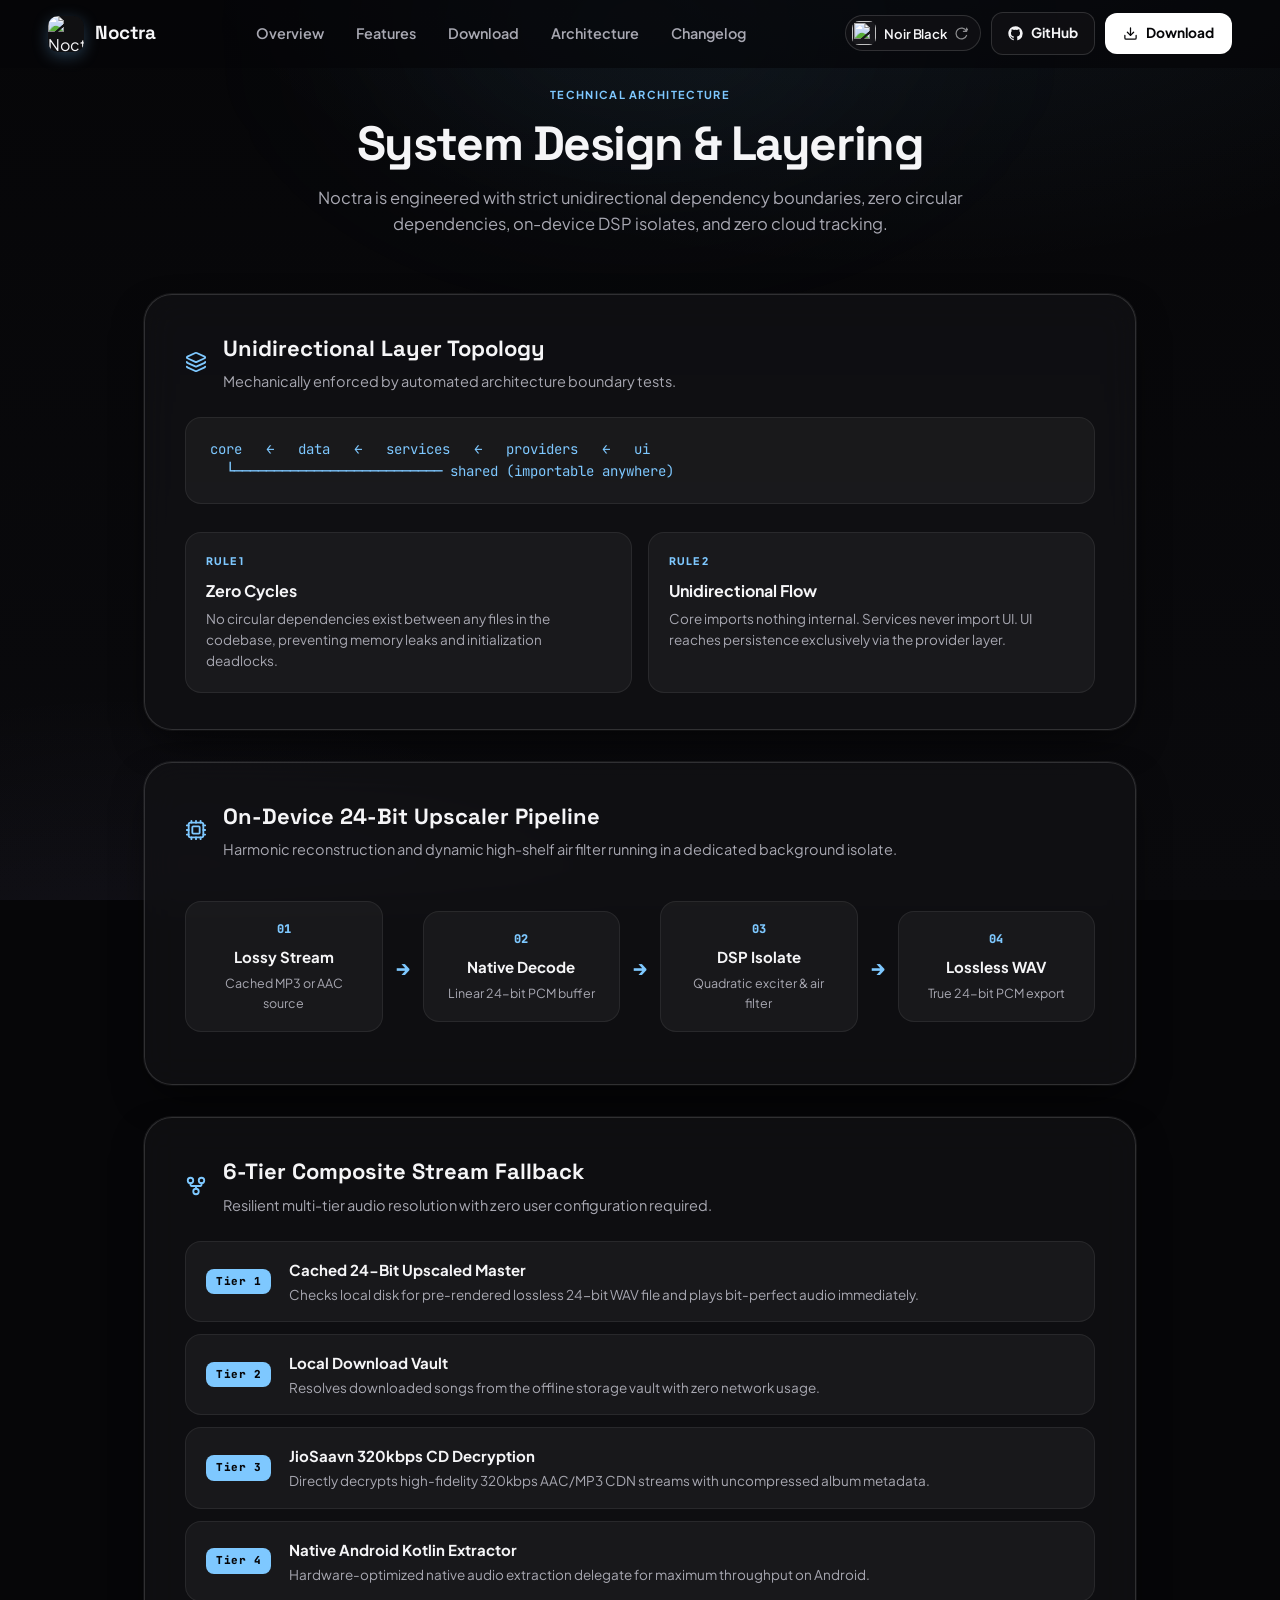
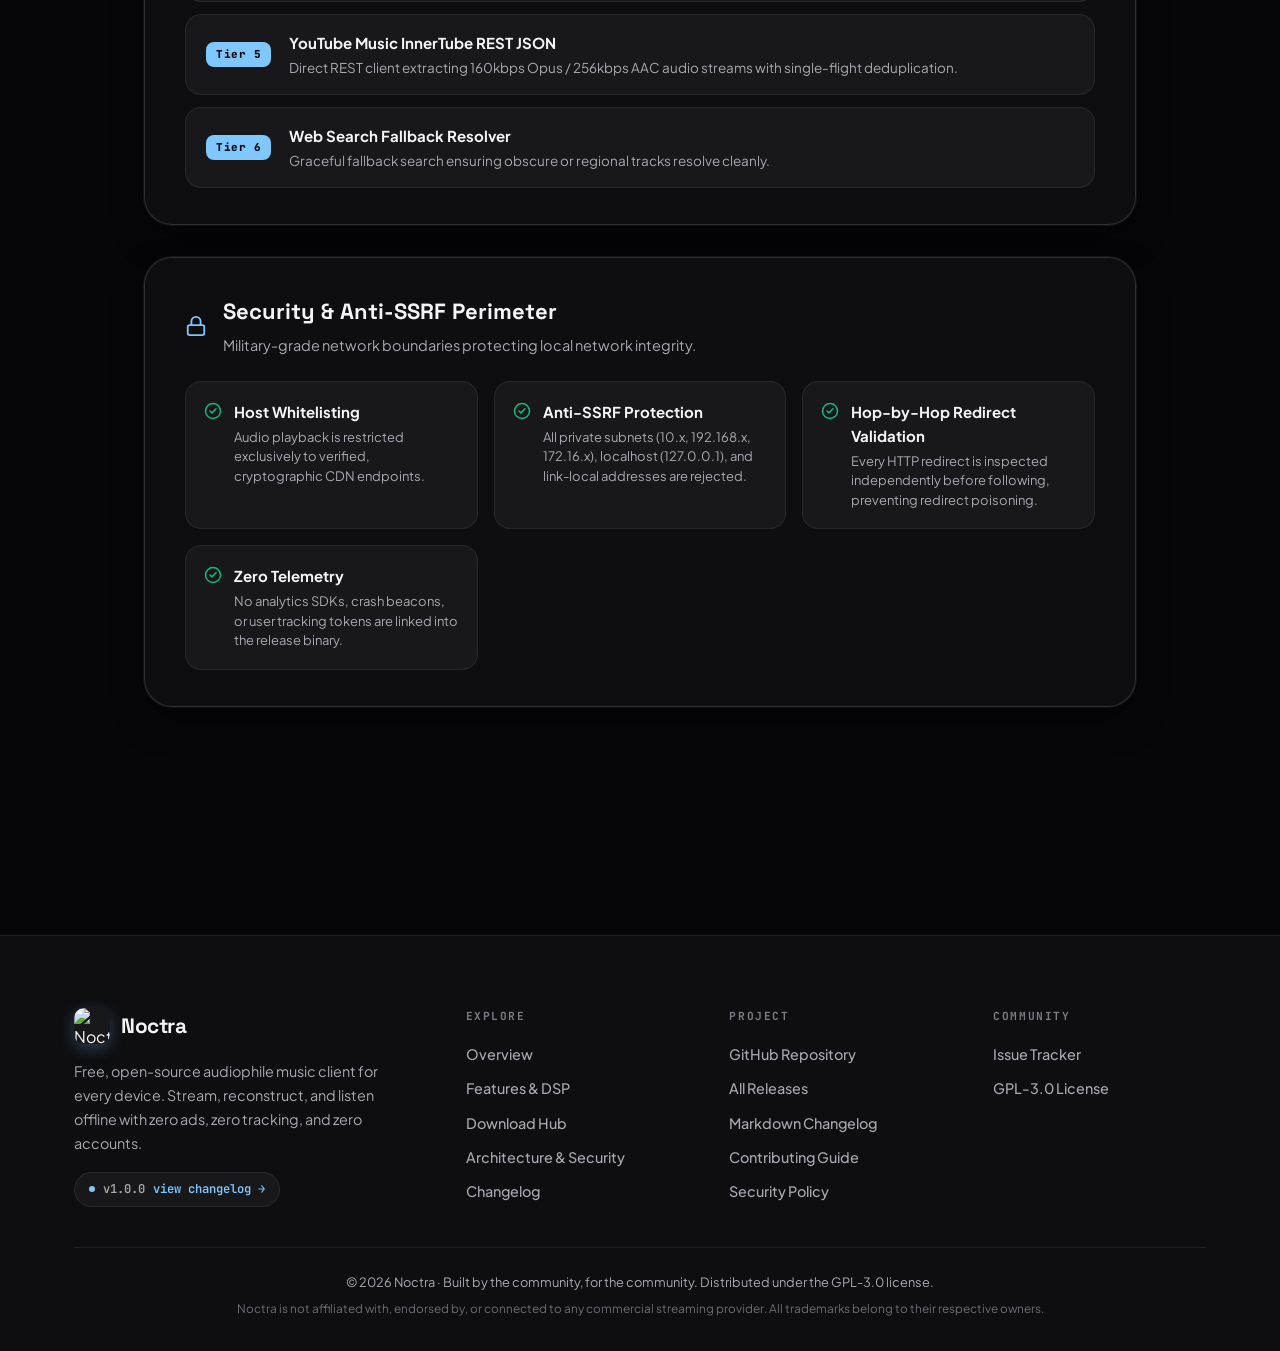
==== docs/index.html @ 95984523 "Noctra v1.0.0" ====
<!doctype html>
<html lang="en" data-theme="noir-black">
  <head>
    <meta charset="UTF-8" />
    <link rel="icon" type="image/png" href="./images/logo_noctra_liquid_glass.png" />
    <meta name="viewport" content="width=device-width, initial-scale=1.0" />
    <title>NOCTRA — Autonomous, Privacy-Sovereign, Audiophile Music Platform</title>
    <meta name="description" content="Pure acoustic sovereignty. Noctra streams bit-perfect Hi-Res FLAC up to 24-bit/192kHz with on-device stem separation, bilingual lyrics subtitles, audiophile IEM target curves, and zero telemetry across Windows, Linux, Android, and iOS." />
    <meta name="theme-color" content="#070709" />

    <!-- Open Graph -->
    <meta property="og:type" content="website" />
    <meta property="og:title" content="NOCTRA — Pure Acoustic Freedom" />
    <meta property="og:description" content="Lossless Hi-Res FLAC streaming, on-device stem separation DSP, bilingual synchronized lyrics subtitles, and audiophile IEM tuning across Windows, Linux, Android, and iOS. Zero accounts, zero telemetry." />
    <meta property="og:image" content="https://noctra-audio.netlify.app/images/logo_noctra_liquid_glass.png" />
    <meta property="og:image:width" content="1200" />
    <meta property="og:image:height" content="630" />
    <meta property="og:url" content="https://noctra-audio.netlify.app/" />
    <link rel="canonical" href="https://noctra-audio.netlify.app/" />
    <link rel="manifest" href="/manifest.webmanifest" />

    <!-- Twitter Card -->
    <meta name="twitter:card" content="summary_large_image" />
    <meta name="twitter:title" content="NOCTRA — Pure Acoustic Freedom" />
    <meta name="twitter:description" content="Lossless Hi-Res FLAC streaming with on-device stem separation, bilingual lyrics subtitles, and audiophile IEM tuning. Windows, Linux, Android, iOS." />
    <meta name="twitter:image" content="https://noctra-audio.netlify.app/images/logo_noctra_liquid_glass.png" />
    <meta name="twitter:image:alt" content="Noctra logo — liquid glass shard" />

    <!-- Structured Data (JSON-LD) -->
    <script type="application/ld+json">
      {
        "@context": "https://schema.org",
        "@type": "SoftwareApplication",
        "name": "Noctra",
        "operatingSystem": "Windows, Linux, Android, iOS",
        "applicationCategory": "MultimediaApplication",
        "description": "Authentication-less on-device music player with lossless FLAC streaming, real-time stem separation, and bilingual lyrics subtitles.",
        "offers": {
          "@type": "Offer",
          "price": "0",
          "priceCurrency": "USD"
        }
      }
    </script>

    <!-- Google Fonts for Three Dynamic Themes -->
    <link rel="preconnect" href="https://fonts.googleapis.com" />
    <link rel="preconnect" href="https://fonts.gstatic.com" crossorigin />
    <link href="https://fonts.googleapis.com/css2?family=JetBrains+Mono:wght@400;500;600;700&family=Newsreader:ital,opsz,wght@0,6..72,400;0,6..72,600;0,6..72,700;0,6..72,800;1,6..72,400;1,6..72,600&family=Outfit:wght@300;400;500;600;700;800;900&family=Plus+Jakarta+Sans:wght@400;500;600;700&family=Space+Grotesk:wght@400;500;600;700&display=swap" rel="stylesheet" />
    <script type="module" crossorigin src="./assets/index-BbINC3g2.js"></script>
    <link rel="modulepreload" crossorigin href="./assets/rolldown-runtime-CbXtAM7H.js">
    <link rel="modulepreload" crossorigin href="./assets/lucide-icons-BMN_g7QO.js">
    <link rel="stylesheet" crossorigin href="./assets/index-C_bjnZ0B.css">
  </head>
  <body>
    <div id="root"></div>
  </body>
</html>
---- docs/assets/index-C_bjnZ0B.css ----
:root,[data-theme=liquid-glass],.theme-liquid-glass{--bg-dark:#040612;--bg-header:#050816d1;--bg-card:#0d162db3;--bg-card-hover:#142244e6;--bg-input:#0006;--border-glass:#38bdf82e;--border-glass-hover:#00f0ff73;--text-primary:#e0f2fe;--text-secondary:#7dd3fc;--text-muted:#38bdf8;--accent-cyan:#00f0ff;--accent-blue:#38bdf8;--accent-indigo:#6366f1;--accent-violet:#8b5cf6;--accent-glow:#00f0ff59;--mesh-glow-opacity:.38;--shadow-card:0 16px 40px #00000080;--phone-border:#1c2438;--footer-bg:#040610f2;--gradient-brand:linear-gradient(135deg, #00f0ff 0%, #38bdf8 35%, #818cf8 70%, #c084fc 100%);--button-primary-bg:linear-gradient(135deg, #00f0ff 0%, #38bdf8 50%, #6366f1 100%);--button-primary-text:#050508;--lyrics-bg:#0a0f1eeb;--tab-active-bg:#00f0ff1f;--tag-bg:#00f0ff14;--theme-active-bg:#00f0ff26;--theme-active-color:#00f0ff;--radius-sm:8px;--radius-md:14px;--radius-lg:24px;--radius-full:9999px;--font-display:"Outfit", -apple-system, BlinkMacSystemFont, sans-serif;--font-body:"Plus Jakarta Sans", -apple-system, BlinkMacSystemFont, sans-serif;--font-mono:"JetBrains Mono", monospace}[data-theme=noir-black],.theme-noir-black{--bg-dark:#000;--bg-header:#0a0a0ae6;--bg-card:#121214cc;--bg-card-hover:#1c1c20f2;--bg-input:#0a0a0cd9;--border-glass:#ffffff1a;--border-glass-hover:#ffffff59;--text-primary:#fff;--text-secondary:#a1a1aa;--text-muted:#71717a;--accent-cyan:#22d3ee;--accent-blue:#38bdf8;--accent-indigo:#818cf8;--accent-violet:#a78bfa;--accent-glow:#22d3ee33;--mesh-glow-opacity:.1;--shadow-card:0 16px 40px #000000d9;--phone-border:#1c1c24;--footer-bg:#08080afa;--gradient-brand:linear-gradient(135deg, #fff 0%, #e2e8f0 50%, #94a3b8 100%);--button-primary-bg:linear-gradient(135deg, #fff 0%, #e2e8f0 100%);--button-primary-text:#000;--lyrics-bg:#0c0c0ef5;--tab-active-bg:#ffffff14;--tag-bg:#ffffff0d;--theme-active-bg:#ffffff26;--theme-active-color:#fff;--font-display:"Space Grotesk", -apple-system, BlinkMacSystemFont, sans-serif;--font-body:"JetBrains Mono", monospace;--font-mono:"JetBrains Mono", monospace}[data-theme=noir-white],.theme-noir-white{--bg-dark:#f5f6f9;--bg-header:#f5f6f9eb;--bg-card:#fffffff5;--bg-card-hover:#fff;--bg-input:#0000000a;--border-glass:#00000014;--border-glass-hover:#0284c759;--text-primary:#090a0f;--text-secondary:#334155;--text-muted:#64748b;--accent-cyan:#0284c7;--accent-blue:#2563eb;--accent-indigo:#4f46e5;--accent-violet:#7c3aed;--accent-glow:#0284c726;--mesh-glow-opacity:.18;--shadow-card:0 16px 36px #0000000f;--phone-border:#cbd5e1;--footer-bg:#eaecef;--gradient-brand:linear-gradient(135deg, #090a0f 0%, #1e293b 40%, #0284c7 100%);--button-primary-bg:linear-gradient(135deg, #0f172a 0%, #1e293b 100%);--button-primary-text:#fff;--lyrics-bg:#fff;--tab-active-bg:#0284c714;--tag-bg:#0000000a;--theme-active-bg:#0f172a;--theme-active-color:#fff;--font-display:"Newsreader", Georgia, "Times New Roman", serif;--font-body:"Plus Jakarta Sans", -apple-system, BlinkMacSystemFont, sans-serif;--font-mono:"JetBrains Mono", monospace}*{box-sizing:border-box;margin:0;padding:0}html{scroll-behavior:smooth;background-color:var(--bg-dark);transition:background-color .3s}[data-theme=noir-white],.theme-noir-white{--lightningcss-light:initial;--lightningcss-dark: ;color-scheme:light}[data-theme=noir-black],[data-theme=liquid-glass],.theme-noir-black,.theme-liquid-glass{--lightningcss-light: ;--lightningcss-dark:initial;color-scheme:dark}body{font-family:var(--font-body);background-color:var(--bg-dark);color:var(--text-primary);-webkit-font-smoothing:antialiased;line-height:1.6;transition:background-color .3s,color .3s;position:relative;overflow-x:hidden}h1,h2,h3,h4,h5,h6,.hero-title,.section-title,.brand-name,.tab-title,.phone-caption-card h3,.bullet-item h4,.track-title,.grid-card h3,.download-card h3,.faq-question,.theme-tap-name{color:var(--text-primary);transition:color .3s,font-family .3s}p,.hero-subtitle,.section-subtitle,.tab-desc,.bullet-item p,.phone-caption-card p,.grid-card p,.download-card p,.privacy-body,.faq-answer,.footer-motto,.footer-copyright{color:var(--text-secondary);transition:color .3s,font-family .3s}a{color:inherit}.glow-mesh{filter:blur(140px);pointer-events:none;z-index:0;opacity:var(--mesh-glow-opacity);border-radius:50%;transition:opacity .5s,transform .5s;position:fixed}.glow-1{background:radial-gradient(circle,#6366f1 0%,#0000 70%);width:550px;height:550px;top:-10%;left:20%}.glow-2{background:radial-gradient(circle,#00f0ff 0%,#0000 70%);width:650px;height:650px;top:30%;right:-5%}.glow-3{background:radial-gradient(circle,#8b5cf6 0%,#0000 70%);width:700px;height:700px;bottom:10%;left:-10%}.theme-tap-btn{background:var(--bg-card);border:1px solid var(--border-glass);border-radius:var(--radius-full);color:var(--text-primary);cursor:pointer;-webkit-backdrop-filter:blur(16px);backdrop-filter:blur(16px);box-shadow:var(--shadow-card);-webkit-user-select:none;user-select:none;align-items:center;gap:10px;padding:6px 14px;transition:all .25s cubic-bezier(.16,1,.3,1);display:inline-flex}.theme-tap-btn:hover{background:var(--bg-card-hover);border-color:var(--border-glass-hover);box-shadow:0 4px 18px var(--accent-glow);transform:translateY(-2px)}.theme-tap-btn:active{transform:translateY(0)}.theme-tap-icon{justify-content:center;align-items:center;width:20px;height:20px;font-size:.95rem;display:flex}.theme-tap-info{text-align:left;flex-direction:column;align-items:flex-start;display:flex}.theme-tap-name{font-family:var(--font-display);color:var(--text-primary);align-items:center;gap:5px;font-size:.82rem;font-weight:700;line-height:1.1;display:flex}.theme-tap-font-badge{font-family:var(--font-mono);color:var(--accent-cyan);margin-top:1px;font-size:.65rem;line-height:1.1}.theme-tap-arrow{color:var(--text-muted);margin-left:2px;font-size:.72rem;transition:transform .25s}.theme-tap-btn:hover .theme-tap-arrow{color:var(--accent-cyan);transform:rotate(90deg)}.btn{border-radius:var(--radius-full);font-family:var(--font-display);cursor:pointer;border:none;justify-content:center;align-items:center;gap:8px;padding:10px 20px;font-size:.95rem;font-weight:600;text-decoration:none;transition:all .25s cubic-bezier(.16,1,.3,1);display:inline-flex}.btn-primary{background:var(--button-primary-bg);color:var(--button-primary-text);box-shadow:0 4px 20px var(--accent-glow)}.btn-primary:hover{box-shadow:0 6px 28px var(--accent-glow);color:var(--button-primary-text);filter:brightness(1.08);transform:translateY(-2px)}.btn-glass{background:var(--bg-card);color:var(--text-primary);border:1px solid var(--border-glass);-webkit-backdrop-filter:blur(16px);backdrop-filter:blur(16px)}.btn-large{flex-direction:column;gap:4px;padding:14px 28px;font-size:1.05rem}.btn-subtext{opacity:.85;font-size:.72rem;font-weight:500}.site-header{z-index:100;background:var(--bg-header);-webkit-backdrop-filter:blur(20px);backdrop-filter:blur(20px);border-bottom:1px solid var(--border-glass);padding:14px 24px;transition:all .3s;position:fixed;top:0;left:0;right:0}.nav-container{justify-content:space-between;align-items:center;gap:16px;max-width:1240px;margin:0 auto;display:flex}.brand-badge{color:var(--text-primary);flex-shrink:0;align-items:center;gap:10px;text-decoration:none;display:flex}.brand-logo{object-fit:contain;width:32px;height:32px;transition:transform .2s}.brand-badge:hover .brand-logo{transform:rotate(-8deg)scale(1.05)}.brand-name{font-family:var(--font-display);letter-spacing:2px;font-size:1.25rem;font-weight:800}.version-tag{background:var(--tab-active-bg);color:var(--accent-cyan);border-radius:var(--radius-full);border:1px solid var(--border-glass);padding:2px 8px;font-size:.72rem;font-weight:700}.nav-links{gap:22px;display:flex}.nav-links a{color:var(--text-secondary);font-size:.9rem;font-weight:500;text-decoration:none;transition:color .2s}.nav-links a:hover{color:var(--accent-cyan)}.nav-actions{align-items:center;gap:12px;display:flex}.minimal-theme-btn{border-radius:var(--radius-full);background:var(--bg-card);border:1px solid var(--border-glass);cursor:pointer;justify-content:center;align-items:center;width:38px;height:38px;font-size:1.05rem;transition:all .2s cubic-bezier(.4,0,.2,1);display:flex;box-shadow:0 2px 8px #00000026}.minimal-theme-btn:hover{background:var(--bg-card-hover);border-color:var(--accent-cyan);transform:scale(1.08)}.tg-logo-btn{border-radius:var(--radius-full);color:#29a9ea;background:#29a9ea1f;border:1px solid #29a9ea59;justify-content:center;align-items:center;width:38px;height:38px;text-decoration:none;transition:all .2s cubic-bezier(.4,0,.2,1);display:flex;box-shadow:0 2px 8px #29a9ea33}.tg-logo-btn:hover{color:#fff;background:#29a9ea;border-color:#29a9ea;transform:scale(1.08);box-shadow:0 4px 18px #29a9ea73}.btn-sm{border-radius:var(--radius-full);letter-spacing:.3px;padding:8px 18px;font-size:.82rem;font-weight:700}.hero-section{z-index:1;text-align:center;max-width:1080px;margin:0 auto;padding:140px 24px 70px;position:relative}.hero-pill{border-radius:var(--radius-full);background:var(--bg-card);border:1px solid var(--border-glass);color:var(--text-secondary);box-shadow:var(--shadow-card);align-items:center;gap:8px;margin-bottom:24px;padding:6px 16px;font-size:.85rem;display:inline-flex}.pulse-dot{background-color:var(--accent-cyan);width:8px;height:8px;box-shadow:0 0 10px var(--accent-cyan);border-radius:50%;animation:2s infinite pulse}@keyframes pulse{0%{opacity:.8;transform:scale(.95)}50%{opacity:1;transform:scale(1.3)}to{opacity:.8;transform:scale(.95)}}.hero-title{font-family:var(--font-display);letter-spacing:-1.5px;margin-bottom:20px;font-size:clamp(2.8rem,6vw,4.8rem);font-weight:900;line-height:1.08}.gradient-text{background:var(--gradient-brand);-webkit-text-fill-color:transparent;-webkit-background-clip:text;background-clip:text}.hero-subtitle{color:var(--text-secondary);max-width:780px;margin:0 auto 36px;font-size:clamp(1.05rem,2vw,1.25rem);line-height:1.65}.hero-subtitle strong{color:var(--text-primary)}.hero-cta-group{flex-wrap:wrap;justify-content:center;align-items:center;gap:16px;margin-bottom:60px;display:flex}.metrics-strip{background:var(--bg-card);-webkit-backdrop-filter:blur(20px);backdrop-filter:blur(20px);border:1px solid var(--border-glass);border-radius:var(--radius-lg);max-width:880px;box-shadow:var(--shadow-card);flex-wrap:wrap;justify-content:center;align-items:center;gap:24px;margin:0 auto;padding:16px 28px;display:flex}.metric-card{flex-direction:column;align-items:center;display:flex}.metric-value{font-family:var(--font-display);color:var(--accent-cyan);font-size:1.15rem;font-weight:700}.metric-label{color:var(--text-muted);font-size:.78rem}.metric-divider{background:var(--border-glass);width:1px;height:32px}section{z-index:1;max-width:1240px;margin:0 auto;padding:80px 24px;position:relative}.section-tag{font-family:var(--font-mono);letter-spacing:2px;color:var(--accent-cyan);text-transform:uppercase;margin-bottom:12px;font-size:.76rem;font-weight:600;display:inline-block}.section-title{font-family:var(--font-display);margin-bottom:14px;font-size:clamp(2rem,3.5vw,2.8rem);font-weight:800;line-height:1.2}.section-subtitle{color:var(--text-secondary);font-size:1.05rem;line-height:1.6}.showcase-container{grid-template-columns:340px 1fr;align-items:center;gap:40px;display:grid}.showcase-tabs{flex-direction:column;gap:12px;display:flex}.tab-btn{background:var(--bg-card);border:1px solid var(--border-glass);border-radius:var(--radius-md);cursor:pointer;text-align:left;-webkit-backdrop-filter:blur(16px);backdrop-filter:blur(16px);color:var(--text-secondary);flex-direction:column;align-items:flex-start;padding:14px 18px;transition:all .25s;display:flex}.tab-btn:hover{background:var(--bg-card-hover);border-color:var(--border-glass-hover);color:var(--text-primary)}.tab-btn.active{background:var(--tab-active-bg);border-color:var(--accent-cyan);color:var(--text-primary);box-shadow:0 4px 20px var(--accent-glow)}.tab-header-row{align-items:center;gap:10px;margin-bottom:4px;display:flex}.tab-icon{font-size:1.2rem}.tab-title{font-family:var(--font-display);font-size:1.05rem;font-weight:700}.tab-desc{color:var(--text-muted);font-size:.8rem}.tab-btn.active .tab-desc{color:var(--text-secondary)}.phone-mockup-wrapper{flex-wrap:wrap;justify-content:center;align-items:center;gap:36px;display:flex}.phone-frame{border:8px solid var(--phone-border);width:310px;height:640px;box-shadow:0 25px 60px -15px #000c, 0 0 35px var(--accent-glow);background:#000;border-radius:46px;flex-shrink:0;transition:border-color .3s,box-shadow .3s;position:relative;overflow:hidden}.phone-notch{border-radius:var(--radius-full);z-index:10;background:#000;width:90px;height:20px;position:absolute;top:10px;left:50%;transform:translate(-50%)}.phone-screen{background:#000;width:100%;height:100%;overflow:hidden}.screen-img{object-fit:cover;width:100%;height:100%;transition:opacity .3s}.phone-caption-card{background:var(--bg-card);-webkit-backdrop-filter:blur(20px);backdrop-filter:blur(20px);border:1px solid var(--border-glass);border-radius:var(--radius-lg);max-width:380px;box-shadow:var(--shadow-card);flex:1;padding:30px}.phone-caption-card h3{font-family:var(--font-display);margin-bottom:12px;font-size:1.5rem;font-weight:700}.phone-caption-card p{color:var(--text-secondary);margin-bottom:20px;font-size:.95rem;line-height:1.6}.caption-badges{flex-wrap:wrap;gap:8px;display:flex}.badge{background:var(--tag-bg);border:1px solid var(--border-glass);border-radius:var(--radius-full);font-size:.75rem;font-family:var(--font-mono);color:var(--accent-cyan);padding:4px 10px}.spotlight-container{background:var(--bg-card);border:1px solid var(--border-glass);border-radius:var(--radius-lg);-webkit-backdrop-filter:blur(20px);backdrop-filter:blur(20px);box-shadow:var(--shadow-card);grid-template-columns:1fr 1fr;align-items:center;gap:50px;padding:50px;display:grid}.feature-bullets{flex-direction:column;gap:20px;margin-top:30px;display:flex}.bullet-item{align-items:flex-start;gap:16px;display:flex}.bullet-icon{background:var(--tab-active-bg);border:1px solid var(--border-glass);border-radius:var(--radius-md);flex-shrink:0;justify-content:center;align-items:center;width:44px;height:44px;font-size:1.4rem;display:flex}.bullet-item h4{font-family:var(--font-display);margin-bottom:4px;font-size:1.1rem;font-weight:700}.bullet-item p{color:var(--text-secondary);font-size:.9rem;line-height:1.5}.lyrics-preview-card{background:var(--lyrics-bg);border:1px solid var(--border-glass);border-radius:var(--radius-lg);box-shadow:var(--shadow-card);padding:28px}.lyrics-preview-header{border-bottom:1px solid var(--border-glass);flex-direction:column;gap:14px;margin-bottom:24px;padding-bottom:20px;display:flex}.track-mini{align-items:center;gap:12px;display:flex}.track-title{font-family:var(--font-display);font-size:1.1rem;font-weight:700}.track-artist{color:var(--text-muted);font-size:.8rem}.script-chips{flex-wrap:wrap;gap:8px;display:flex}.chip-btn{background:var(--tag-bg);border:1px solid var(--border-glass);color:var(--text-secondary);border-radius:var(--radius-full);cursor:pointer;padding:4px 12px;font-size:.78rem;transition:all .2s}.chip-btn:hover{background:var(--bg-card-hover);color:var(--text-primary)}.chip-btn.active{background:var(--accent-cyan);color:#000;border-color:var(--accent-cyan);font-weight:600}.lyrics-lines-container{flex-direction:column;gap:20px;display:flex}.lyric-line{flex-direction:column;gap:4px;transition:all .3s;display:flex}.lyric-line.active{transform:scale(1.02)}.lyric-line.active .primary-text{color:var(--text-primary);font-size:1.25rem;font-weight:700}.lyric-line.active .sub-text{color:var(--accent-cyan);font-size:.95rem;font-style:italic;font-weight:500}.lyric-line.past .primary-text{color:var(--text-muted);opacity:.6;font-size:1rem}.lyric-line.past .sub-text{color:var(--text-muted);opacity:.45;font-size:.85rem;font-style:italic}.lyric-line.future .primary-text{color:var(--text-secondary);font-size:1rem}.lyric-line.future .sub-text{color:var(--text-muted);font-size:.85rem;font-style:italic}.grid-container{grid-template-columns:repeat(auto-fit,minmax(320px,1fr));gap:24px;display:grid}.grid-card{background:var(--bg-card);border:1px solid var(--border-glass);border-radius:var(--radius-lg);-webkit-backdrop-filter:blur(20px);backdrop-filter:blur(20px);box-shadow:var(--shadow-card);flex-direction:column;padding:32px;transition:all .3s;display:flex}.grid-card:hover{border-color:var(--border-glass-hover);background:var(--bg-card-hover);transform:translateY(-4px)}.card-icon{margin-bottom:16px;font-size:2rem}.grid-card h3{font-family:var(--font-display);margin-bottom:10px;font-size:1.35rem;font-weight:700}.grid-card p{color:var(--text-secondary);flex:1;margin-bottom:20px;font-size:.92rem;line-height:1.6}.card-tags{flex-wrap:wrap;gap:8px;display:flex}.card-tags span{font-size:.72rem;font-family:var(--font-mono);background:var(--tag-bg);border:1px solid var(--border-glass);border-radius:var(--radius-full);color:var(--text-secondary);padding:3px 8px}.privacy-card{background:var(--bg-card);border:1px solid var(--border-glass);border-radius:var(--radius-lg);-webkit-backdrop-filter:blur(20px);backdrop-filter:blur(20px);box-shadow:var(--shadow-card);padding:48px}.privacy-header{align-items:center;gap:20px;margin-bottom:16px;display:flex}.privacy-shield-icon{color:var(--accent-cyan)}.privacy-body{color:var(--text-secondary);max-width:820px;margin-bottom:36px;font-size:1.05rem}.privacy-comparison-table{border:1px solid var(--border-glass);border-radius:var(--radius-md);overflow:hidden}.table-row{border-bottom:1px solid var(--border-glass);grid-template-columns:1.2fr 1fr 1.2fr;padding:16px 20px;font-size:.92rem;display:grid}.table-row:last-child{border-bottom:none}.table-header{background:var(--bg-input);font-family:var(--font-display);color:var(--text-muted);text-transform:uppercase;letter-spacing:1px;font-size:.78rem;font-weight:700}.danger{color:#f87171}.safe{color:var(--accent-cyan);font-weight:600}.download-grid{grid-template-columns:repeat(auto-fit,minmax(340px,1fr));gap:30px;margin-bottom:40px;display:grid}.download-card{background:var(--bg-card);border:1px solid var(--border-glass);border-radius:var(--radius-lg);-webkit-backdrop-filter:blur(20px);backdrop-filter:blur(20px);box-shadow:var(--shadow-card);flex-direction:column;padding:36px;display:flex;position:relative}.download-card.featured{border-color:var(--accent-cyan);box-shadow:0 0 35px var(--accent-glow)}.featured-ribbon{background:var(--accent-cyan);color:#000;border-radius:var(--radius-full);letter-spacing:1px;padding:3px 10px;font-size:.68rem;font-weight:800;position:absolute;top:16px;right:16px}.arch-badge{font-family:var(--font-mono);color:var(--accent-cyan);margin-bottom:4px;font-size:.72rem}.download-card h3{font-family:var(--font-display);font-size:1.6rem;font-weight:800}.download-card p{color:var(--text-secondary);flex:1;margin-bottom:24px;font-size:.95rem;line-height:1.55}.hash-box{background:var(--bg-input);border:1px solid var(--border-glass);border-radius:var(--radius-sm);margin-bottom:24px;padding:10px 14px}.hash-label{color:var(--text-muted);margin-bottom:4px;font-size:.7rem;display:block}.hash-code{font-family:var(--font-mono);color:var(--text-secondary);word-break:break-all;font-size:.72rem;display:block}.btn-block{width:100%}.other-downloads{color:var(--text-muted);flex-wrap:wrap;justify-content:center;align-items:center;gap:16px;font-size:.88rem;display:flex}.link-tag{color:var(--accent-cyan);border:1px solid var(--border-glass);border-radius:var(--radius-full);background:var(--tag-bg);padding:4px 12px;text-decoration:none;transition:all .2s}.faq-accordion{flex-direction:column;gap:16px;max-width:840px;margin:0 auto;display:flex}.faq-item{background:var(--bg-card);border:1px solid var(--border-glass);border-radius:var(--radius-md);-webkit-backdrop-filter:blur(16px);backdrop-filter:blur(16px);box-shadow:var(--shadow-card);transition:all .25s;overflow:hidden}.faq-question{font-family:var(--font-display);cursor:pointer;-webkit-user-select:none;user-select:none;justify-content:space-between;align-items:center;padding:20px 24px;font-size:1.1rem;font-weight:600;list-style:none;display:flex}.faq-question::-webkit-details-marker{display:none}.faq-arrow{color:var(--accent-cyan);-webkit-user-select:none;user-select:none;font-size:1.6rem;font-weight:300;line-height:1;transition:transform .25s cubic-bezier(.16,1,.3,1);display:inline-block}.faq-item[open] .faq-arrow{transform:rotate(45deg)}.faq-answer{color:var(--text-secondary);padding:0 24px 24px;font-size:.95rem;line-height:1.6}.site-footer{border-top:1px solid var(--border-glass);background:var(--footer-bg);margin-top:80px;padding:60px 24px 40px;transition:background-color .3s}.footer-container{flex-direction:column;gap:32px;max-width:1240px;margin:0 auto;display:flex}.footer-brand{align-items:center;gap:14px;display:flex}.footer-logo{object-fit:contain;width:36px;height:36px}.footer-name{font-family:var(--font-display);letter-spacing:2px;font-size:1.3rem;font-weight:800}.footer-motto{color:var(--text-muted);font-size:.85rem}.footer-links{flex-wrap:wrap;gap:24px;display:flex}.footer-links a{color:var(--text-secondary);font-size:.9rem;text-decoration:none;transition:color .2s}.footer-links a:hover{color:var(--accent-cyan)}.footer-copyright{border-top:1px solid var(--border-glass);color:var(--text-muted);padding-top:24px;font-size:.8rem}@media (width<=1024px){.nav-links{display:none}}@media (width<=900px){.showcase-container{grid-template-columns:1fr}.spotlight-container{grid-template-columns:1fr;padding:30px}}@media (width<=640px){.site-header{padding:12px 16px}.brand-name{display:none}.theme-pill-btn{padding:5px 8px}.theme-label{display:none}.hero-section{padding:120px 16px 50px}.table-row{grid-template-columns:1fr;gap:6px}}.community-section{max-width:1200px;margin:0 auto;padding:60px 20px}.community-card{background:var(--bg-card);border:1px solid var(--border-glass);-webkit-backdrop-filter:blur(24px);border-radius:var(--radius-lg);box-shadow:var(--shadow-card);justify-content:space-between;align-items:center;gap:32px;padding:40px;display:flex;position:relative;overflow:hidden}.community-card:before{content:"";pointer-events:none;background:radial-gradient(circle,#2ca5e040 0%,#0000 70%);width:350px;height:350px;position:absolute;top:-50%;right:-20%}.community-content{align-items:flex-start;gap:20px;max-width:650px;display:flex}.community-icon-box{color:#2ca5e0;background:#2ca5e026;border:1px solid #2ca5e04d;border-radius:16px;flex-shrink:0;justify-content:center;align-items:center;width:60px;height:60px;display:flex}.community-pill{letter-spacing:1.5px;color:#2ca5e0;text-transform:uppercase;margin-bottom:6px;font-size:.75rem;font-weight:700;display:block}.community-title{color:var(--text-primary);margin-bottom:8px;font-size:1.6rem;font-weight:800}.community-desc{color:var(--text-secondary);font-size:.95rem;line-height:1.5}.community-actions{flex-direction:column;flex-shrink:0;align-items:flex-end;gap:8px;display:flex}.community-subtext{color:var(--text-muted);font-size:.78rem}.player-demo-section{max-width:1000px;margin:0 auto;padding:80px 20px}.player-demo-card{background:var(--bg-card);border:1px solid var(--border-glass);-webkit-backdrop-filter:blur(28px);border-radius:var(--radius-lg);box-shadow:var(--shadow-card);padding:32px}.player-demo-top{align-items:center;gap:28px;margin-bottom:28px;display:flex}.player-demo-art{border-radius:var(--radius-md);flex-shrink:0;width:140px;height:140px;position:relative;overflow:hidden;box-shadow:0 10px 30px #0006}.demo-art-img{object-fit:cover;width:100%;height:100%}.play-overlay-btn{color:#fff;cursor:pointer;background:#00000073;border:none;justify-content:center;align-items:center;transition:all .2s;display:flex;position:absolute;inset:0}.play-overlay-btn:hover{background:#000000a6;transform:scale(1.05)}.player-demo-info{flex:1}.player-demo-tags{flex-wrap:wrap;gap:8px;margin-bottom:12px;display:flex}.format-badge{border-radius:var(--radius-full);background:var(--bg-input);border:1px solid var(--border-glass);color:var(--text-secondary);cursor:pointer;padding:4px 10px;font-size:.75rem;font-weight:700;transition:all .2s}.format-badge.active{background:var(--accent-cyan);color:#000;border-color:var(--accent-cyan);box-shadow:0 0 14px var(--accent-glow)}.demo-track-title{color:var(--text-primary);margin-bottom:4px;font-size:1.4rem;font-weight:800}.demo-track-artist{color:var(--text-secondary);margin-bottom:16px;font-size:.95rem}.soundstage-selector{flex-wrap:wrap;align-items:center;gap:12px;display:flex}.soundstage-label{color:var(--text-muted);font-size:.8rem;font-weight:600}.soundstage-chips{flex-wrap:wrap;gap:6px;display:flex}.soundstage-chips .chip{background:var(--bg-input);border:1px solid var(--border-glass);color:var(--text-secondary);border-radius:var(--radius-full);cursor:pointer;padding:5px 12px;font-size:.78rem;transition:all .2s}.soundstage-chips .chip.active{background:var(--theme-active-bg);border-color:var(--accent-cyan);color:var(--accent-cyan)}.player-demo-waveform{background:var(--bg-input);border:1px solid var(--border-glass);border-radius:var(--radius-md);padding:16px 20px}.spectrum-bars{justify-content:space-between;align-items:flex-end;gap:4px;height:60px;display:flex}.spectrum-bar{background:linear-gradient(180deg, var(--accent-cyan) 0%, var(--accent-blue) 100%);border-radius:4px 4px 0 0;flex:1;transition:height .2s}.spectrum-bar.animated{animation:1.2s ease-in-out infinite alternate barPulse}@keyframes barPulse{0%{transform:scaleY(.3)}50%{transform:scaleY(1)}to{transform:scaleY(.4)}}.waveform-labels{font-size:.75rem;font-family:var(--font-mono);color:var(--text-muted);justify-content:space-between;align-items:center;margin-top:10px;display:flex}.waveform-mode-tag{color:var(--accent-cyan);letter-spacing:1px;font-weight:700}.transfer-studio-section{max-width:1100px;margin:0 auto;padding:80px 20px}.transfer-card{background:var(--bg-card);border:1px solid var(--border-glass);-webkit-backdrop-filter:blur(28px);border-radius:var(--radius-lg);box-shadow:var(--shadow-card);overflow:hidden}.transfer-header-row{border-bottom:1px solid var(--border-glass);background:#00000026;flex-wrap:wrap;justify-content:space-between;align-items:center;gap:12px;padding:16px 24px;display:flex}.transfer-tabs{gap:8px;display:flex}.transfer-tabs .tab-btn{border-radius:var(--radius-md);color:var(--text-secondary);cursor:pointer;background:0 0;border:1px solid #0000;align-items:center;gap:8px;padding:8px 16px;font-size:.85rem;font-weight:600;transition:all .2s;display:flex}.transfer-tabs .tab-btn.active{background:var(--tab-active-bg);border-color:var(--accent-cyan);color:var(--accent-cyan)}.transfer-content-box{padding:30px}.playlist-preview-grid{grid-template-columns:320px 1fr;align-items:center;gap:28px;display:grid}.playlist-meta-panel{background:var(--bg-input);border:1px solid var(--border-glass);border-radius:var(--radius-md);text-align:center;padding:24px}.playlist-art-badge{background:var(--gradient-brand);color:#000;border-radius:16px;justify-content:center;align-items:center;width:64px;height:64px;margin:0 auto 16px;display:flex}.playlist-meta-panel h4{color:var(--text-primary);margin-bottom:6px;font-size:1.2rem}.playlist-badge{color:var(--accent-cyan);background:#00f0ff1a;border-radius:6px;margin-bottom:12px;padding:3px 8px;font-size:.72rem;font-weight:700;display:inline-block}.playlist-meta-panel p{color:var(--text-secondary);margin-bottom:18px;font-size:.85rem}.playlist-btn-group{justify-content:center;gap:8px;display:flex}.playlist-track-list{flex-direction:column;gap:10px;display:flex}.track-item{background:var(--bg-input);border:1px solid var(--border-glass);border-radius:var(--radius-sm);align-items:center;gap:16px;padding:12px 16px;transition:all .2s;display:flex}.track-item:hover{border-color:var(--accent-cyan);transform:translate(4px)}.track-num{font-family:var(--font-mono);color:var(--text-muted);font-size:.85rem}.track-details{flex:1}.track-name{color:var(--text-primary);font-size:.95rem;font-weight:700;display:block}.track-sub{color:var(--text-secondary);font-size:.8rem}.track-tag-pill{font-size:.72rem;font-family:var(--font-mono);color:var(--accent-cyan);background:#00f0ff14;border-radius:4px;padding:4px 8px}.code-display-block{border:1px solid var(--border-glass);border-radius:var(--radius-md);font-family:var(--font-mono);color:#7dd3fc;background:#00000080;max-height:400px;padding:20px;font-size:.85rem;line-height:1.5;overflow-x:auto}.platform-btn{background:var(--bg-card);border:1px solid var(--border-glass);color:var(--text-secondary);border-radius:var(--radius-full);cursor:pointer;align-items:center;gap:10px;padding:12px 24px;font-size:.95rem;font-weight:700;transition:all .25s;display:flex}.platform-btn:hover{border-color:var(--accent-cyan);color:var(--text-primary);transform:translateY(-2px)}.platform-btn.active{background:var(--theme-active-bg);border-color:var(--accent-cyan);color:var(--accent-cyan);box-shadow:0 0 20px var(--accent-glow)}.terminal-install-box{border:1px solid var(--border-glass);border-radius:var(--radius-sm);font-family:var(--font-mono);color:var(--accent-cyan);background:#0009;justify-content:space-between;align-items:center;margin:16px 0;padding:12px 16px;font-size:.88rem;display:flex}.btn-icon{color:var(--text-secondary);cursor:pointer;background:0 0;border:none;align-items:center;padding:4px;display:flex}.btn-icon:hover{color:var(--accent-cyan)}.download-features-list{color:var(--text-secondary);flex-direction:column;gap:8px;margin:16px 0;font-size:.88rem;display:flex}.ios-instructions-box{background:var(--bg-input);border:1px solid var(--border-glass);border-radius:var(--radius-md);color:var(--text-secondary);margin:16px 0;padding:16px 20px;font-size:.88rem}.ios-instructions-box ol{margin-top:8px;margin-left:20px;line-height:1.6}.audiophile-section{max-width:1100px;margin:0 auto;padding:80px 20px}.audiophile-grid{grid-template-columns:1fr 1fr;gap:32px;display:grid}.eq-preset-card,.eq-visualizer-card{background:var(--bg-card);border:1px solid var(--border-glass);-webkit-backdrop-filter:blur(28px);border-radius:var(--radius-lg);box-shadow:var(--shadow-card);padding:32px}.eq-preset-card h3{color:var(--text-primary);margin-bottom:20px;font-size:1.25rem}.eq-presets-list{flex-direction:column;gap:12px;display:flex}.eq-btn{background:var(--bg-input);border:1px solid var(--border-glass);border-radius:var(--radius-md);text-align:left;cursor:pointer;padding:16px;transition:all .2s}.eq-btn:hover{border-color:var(--accent-cyan)}.eq-btn.active{background:var(--tab-active-bg);border-color:var(--accent-cyan)}.eq-btn-header{justify-content:space-between;align-items:center;margin-bottom:6px;display:flex}.eq-btn-header strong{color:var(--text-primary);font-size:.95rem}.eq-badge{font-size:.72rem;font-family:var(--font-mono);color:var(--accent-cyan);background:#00f0ff1f;border-radius:4px;padding:2px 8px}.eq-btn p{color:var(--text-secondary);font-size:.82rem;line-height:1.4}.eq-visualizer-header{color:var(--text-primary);align-items:center;gap:10px;margin-bottom:32px;font-size:1.1rem;font-weight:700;display:flex}.faders-row{justify-content:space-between;align-items:flex-end;height:220px;padding:10px 0;display:flex}.fader-col{flex-direction:column;align-items:center;height:100%;display:flex}.fader-bar{background:#ffffff14;border-radius:8px;flex:1;align-items:flex-end;width:14px;margin-bottom:12px;display:flex;position:relative;overflow:hidden}.fader-fill{background:linear-gradient(180deg, var(--accent-cyan) 0%, var(--accent-indigo) 100%);border-radius:8px;width:100%;transition:height .3s cubic-bezier(.4,0,.2,1)}.fader-hz{font-family:var(--font-mono);color:var(--text-muted);margin-bottom:4px;font-size:.75rem}.fader-db{font-family:var(--font-mono);color:var(--accent-cyan);font-size:.78rem;font-weight:700}.hero-os-pills{flex-wrap:wrap;justify-content:center;align-items:center;gap:10px;margin-top:-36px;margin-bottom:50px;display:flex}.hero-pills-label{color:var(--text-muted);font-size:.8rem;font-family:var(--font-mono);font-weight:500}.hero-os-pill{background:var(--bg-card);border:1px solid var(--border-glass);border-radius:var(--radius-full);color:var(--text-secondary);align-items:center;gap:6px;padding:6px 14px;font-size:.78rem;font-weight:600;text-decoration:none;transition:all .2s cubic-bezier(.4,0,.2,1);display:inline-flex;box-shadow:0 2px 8px #0003}.hero-os-pill:hover{background:var(--bg-card-hover);color:var(--accent-cyan);border-color:var(--accent-cyan);transform:translateY(-2px);box-shadow:0 4px 14px #00f0ff33}.quick-download-grid{grid-template-columns:repeat(4,1fr);gap:20px;margin-bottom:40px;display:grid}.quick-download-card{background:var(--bg-card);-webkit-backdrop-filter:blur(20px);backdrop-filter:blur(20px);border:1px solid var(--border-glass);border-radius:var(--radius-lg);box-shadow:var(--shadow-card);flex-direction:column;padding:24px;transition:all .3s cubic-bezier(.4,0,.2,1);display:flex;position:relative;overflow:hidden}.quick-download-card:hover{border-color:#fff3;transform:translateY(-4px);box-shadow:0 12px 30px #0006}.featured-download-card{background:linear-gradient(180deg, #00f0ff0d 0%, var(--bg-card) 100%);border-color:#00f0ff59}.quick-platform-badge-row{justify-content:space-between;align-items:center;margin-bottom:16px;display:flex}.platform-tag{font-family:var(--font-mono);letter-spacing:1px;border-radius:4px;padding:3px 8px;font-size:.7rem;font-weight:700}.windows-tag{color:#00a4ef;background:#00a4ef26;border:1px solid #00a4ef4d}.linux-tag{color:#e95420;background:#e9542026;border:1px solid #e954204d}.android-tag{color:#3ddc84;background:#3ddc8426;border:1px solid #3ddc844d}.ios-tag{color:#af52de;background:#af52de26;border:1px solid #af52de4d}.version-pill{font-family:var(--font-mono);color:var(--text-muted);font-size:.72rem}.featured-badge{font-family:var(--font-mono);background:var(--accent-cyan);color:#000;letter-spacing:.5px;border-radius:4px;padding:2px 6px;font-size:.68rem;font-weight:700}.quick-icon-title{align-items:center;gap:14px;margin-bottom:12px;display:flex}.quick-os-icon{flex-shrink:0}.win-icon{color:#00a4ef}.linux-icon{color:#e95420}.android-icon{color:#3ddc84}.ios-icon{color:#af52de}.quick-icon-title h3{font-family:var(--font-display);color:var(--text-primary);font-size:1.2rem;font-weight:700;line-height:1.2}.os-subtext{color:var(--text-muted);font-size:.75rem}.quick-desc{color:var(--text-secondary);flex:1;margin-bottom:16px;font-size:.85rem;line-height:1.45}.quick-file-meta{background:var(--bg-input);border:1px solid var(--border-glass);border-radius:var(--radius-sm);justify-content:space-between;align-items:center;margin-bottom:18px;padding:8px 12px;display:flex}.quick-file-meta code{font-family:var(--font-mono);color:var(--text-primary);text-overflow:ellipsis;white-space:nowrap;max-width:140px;font-size:.72rem;overflow:hidden}.meta-size{font-family:var(--font-mono);color:var(--accent-cyan);font-size:.72rem;font-weight:600}.hub-divider{text-align:center;justify-content:center;align-items:center;margin:40px 0 30px;display:flex;position:relative}.hub-divider:before,.hub-divider:after{content:"";background:var(--border-glass);flex:1;height:1px}.hub-divider span{font-family:var(--font-mono);letter-spacing:1.5px;color:var(--text-muted);text-transform:uppercase;padding:0 20px;font-size:.75rem}.platform-tabs-bar{flex-wrap:wrap;justify-content:center;gap:12px;margin-bottom:30px;display:flex}.platform-btn{background:var(--bg-card);border:1px solid var(--border-glass);border-radius:var(--radius-full);color:var(--text-secondary);cursor:pointer;align-items:center;gap:8px;padding:10px 20px;font-size:.88rem;font-weight:600;transition:all .2s cubic-bezier(.4,0,.2,1);display:flex}.platform-btn:hover{background:var(--bg-card-hover);color:var(--text-primary);border-color:#fff3}.platform-btn.active{background:var(--accent-cyan);color:#000;border-color:var(--accent-cyan);box-shadow:0 4px 16px #00f0ff4d}.platform-card-container{max-width:820px;margin:0 auto}.download-card{background:var(--bg-card);-webkit-backdrop-filter:blur(20px);backdrop-filter:blur(20px);border:1px solid var(--border-glass);border-radius:var(--radius-xl);box-shadow:var(--shadow-card);padding:36px;position:relative;overflow:hidden}.download-card.featured{border-color:#00f0ff66}.featured-ribbon{background:var(--accent-cyan);color:#000;font-family:var(--font-mono);letter-spacing:1px;padding:4px 38px;font-size:.65rem;font-weight:800;position:absolute;top:18px;right:-32px;transform:rotate(45deg)}.download-card-header{margin-bottom:16px}.arch-badge{font-family:var(--font-mono);color:var(--accent-cyan);letter-spacing:1px;margin-bottom:6px;font-size:.72rem;font-weight:700}.download-card-header h3{font-family:var(--font-display);margin-bottom:4px;font-size:1.5rem;font-weight:800}.card-filesize{color:var(--text-muted);font-size:.82rem}.download-features-list{background:var(--bg-input);border-radius:var(--radius-md);border:1px solid var(--border-glass);flex-direction:column;gap:8px;margin:20px 0;padding:16px;display:flex}.download-features-list span{color:var(--text-secondary);font-size:.84rem}.hash-box{background:var(--bg-input);border:1px solid var(--border-glass);border-radius:var(--radius-md);margin:20px 0 24px;padding:14px 16px}.hash-label{color:var(--text-muted);font-size:.75rem;font-family:var(--font-mono)}.hash-code{font-family:var(--font-mono);color:var(--accent-cyan);word-break:break-all;margin-top:6px;font-size:.72rem;display:block}.terminal-install-box{border:1px solid var(--border-glass);border-radius:var(--radius-md);background:#000;justify-content:space-between;align-items:center;margin:18px 0;padding:12px 16px;display:flex}.terminal-install-box code{font-family:var(--font-mono);color:#3ddc84;font-size:.82rem}.ios-instructions-box{background:var(--bg-input);border:1px solid var(--border-glass);border-radius:var(--radius-md);margin:18px 0;padding:16px;font-size:.84rem;line-height:1.6}.ios-instructions-box ol{color:var(--text-secondary);margin:8px 0 0 18px}.download-grid{grid-template-columns:1fr 1fr;gap:20px;display:grid}.other-downloads{color:var(--text-muted);flex-wrap:wrap;justify-content:center;align-items:center;gap:12px;margin-top:36px;font-size:.82rem;display:flex}.link-tag{color:var(--accent-cyan);font-family:var(--font-mono);background:var(--bg-card);border:1px solid var(--border-glass);border-radius:var(--radius-full);padding:4px 10px;font-size:.76rem;text-decoration:none;transition:all .2s}.link-tag:hover{background:var(--bg-card-hover);border-color:var(--accent-cyan)}@media (width<=1024px){.quick-download-grid{grid-template-columns:repeat(2,1fr)}}@media (width<=900px){.player-demo-top{text-align:center;flex-direction:column}.playlist-preview-grid,.audiophile-grid,.download-grid{grid-template-columns:1fr}.community-card{text-align:center;flex-direction:column;align-items:center}.community-content{flex-direction:column;align-items:center}.community-actions{align-items:center}}@media (width<=640px){.quick-download-grid{grid-template-columns:1fr}.hero-os-pills{flex-direction:column;gap:6px}}._backdrop_1raam_1{pointer-events:none;z-index:0;position:fixed;inset:0;overflow:hidden}._gradientOrb1_1raam_10{background:radial-gradient(ellipse, var(--accent-soft) 0%, transparent 65%);filter:blur(90px);opacity:.55;border-radius:50%;width:900px;height:500px;position:absolute;top:-25%;left:50%;transform:translate(-50%)}._gradientOrb2_1raam_23,._gradientOrb3_1raam_24,._gridOverlay_1raam_25{display:none}@media (prefers-reduced-motion:reduce){._gradientOrb1_1raam_10{transform:translate(-50%)}}._navbar_cj8fv_1{z-index:100;height:var(--nav-height);background:var(--nav-bg);-webkit-backdrop-filter:var(--glass-blur);transition:border-color var(--transition-normal), background var(--transition-normal);border-bottom:1px solid #0000;justify-content:space-between;align-items:center;padding:0 clamp(20px,4vw,48px);display:flex;position:fixed;top:0;left:0;right:0}._scrolled_cj8fv_37{border-bottom-color:var(--border-subtle);background:var(--nav-bg-solid)}._brand_cj8fv_47{color:var(--text-primary);align-items:center;gap:11px;text-decoration:none;display:inline-flex}._brandMark_cj8fv_63{background:var(--surface-variant);width:36px;height:36px;box-shadow:0 4px 16px var(--accent-glow);transition:transform var(--transition-normal);border-radius:10px;flex-shrink:0;justify-content:center;align-items:center;display:flex;overflow:hidden}._brandLogoImg_cj8fv_91{object-fit:cover;width:100%;height:100%;display:block}._brand_cj8fv_47:hover ._brandMark_cj8fv_63{transform:scale(1.05)}._brandName_cj8fv_113{font-family:var(--font-display);letter-spacing:-.02em;font-size:1.18rem;font-weight:800}._links_cj8fv_127{align-items:center;gap:4px;display:flex}._link_cj8fv_127{color:var(--text-secondary);border-radius:var(--radius-sm);transition:color var(--transition-fast), background var(--transition-fast);padding:8px 14px;font-size:.9rem;font-weight:600;text-decoration:none}._link_cj8fv_127:hover{color:var(--text-primary);background:var(--surface-hover)}._linkActive_cj8fv_169{color:var(--accent);background:var(--surface-variant);border:1px solid var(--border-subtle)}._link_cj8fv_127:focus-visible{outline:2px solid var(--accent);outline-offset:2px}._right_cj8fv_191{align-items:center;gap:10px;display:flex}._githubBtn_cj8fv_203{color:var(--text-primary);border-radius:var(--radius-sm);background:var(--surface);border:1px solid var(--border);transition:all var(--transition-fast);align-items:center;gap:8px;padding:9px 16px;font-size:.86rem;font-weight:700;text-decoration:none;display:inline-flex}._githubBtn_cj8fv_203:hover{background:var(--surface-hover);border-color:var(--border-focus)}._downloadBtn_cj8fv_243{border-radius:var(--radius-sm);background:var(--btn-primary-bg);color:var(--btn-primary-color);transition:all var(--transition-fast);align-items:center;gap:8px;padding:9px 18px;font-size:.86rem;font-weight:700;text-decoration:none;display:inline-flex}._downloadBtn_cj8fv_243:hover{background:var(--btn-primary-hover);transform:translateY(-1px)}._themeTapBtn_cj8fv_283{background:var(--surface);border:1px solid var(--border);border-radius:var(--radius-pill);height:36px;color:var(--text-primary);font-family:var(--font-sans);cursor:pointer;-webkit-backdrop-filter:var(--glass-blur);transition:all var(--transition-fast);-webkit-user-select:none;user-select:none;align-items:center;gap:8px;padding:4px 12px 4px 6px;font-size:.82rem;font-weight:600;display:inline-flex}._themeTapBtn_cj8fv_283:hover{background:var(--surface-hover);border-color:var(--border-focus);box-shadow:0 4px 14px var(--accent-glow);transform:translateY(-1px)}._themeTapBtn_cj8fv_283:active{transform:scale(.96)}._themeIconWrapper_cj8fv_345{background:var(--surface-variant);border-radius:7px;flex-shrink:0;justify-content:center;align-items:center;width:24px;height:24px;display:flex;overflow:hidden}._themeIconImg_cj8fv_369{object-fit:cover;width:100%;height:100%;display:block}._themeName_cj8fv_383{letter-spacing:-.01em;white-space:nowrap}._cycleArrow_cj8fv_393{opacity:.55;transition:transform var(--transition-normal), opacity var(--transition-normal);flex-shrink:0}._themeTapBtn_cj8fv_283:hover ._cycleArrow_cj8fv_393{opacity:.95;transform:rotate(45deg)}@media (width<=680px){._themeName_cj8fv_383{display:none}._themeTapBtn_cj8fv_283{gap:0;padding:5px}._cycleArrow_cj8fv_393{display:none}}._burger_cj8fv_443{width:40px;height:40px;color:var(--text-primary);cursor:pointer;background:0 0;border:none;place-items:center;display:none}._mobileMenu_cj8fv_465{display:none}@media (width<=900px){._links_cj8fv_127,._right_cj8fv_191 ._githubBtn_cj8fv_203{display:none}._burger_cj8fv_443{display:grid}._mobileMenu_cj8fv_465{top:var(--nav-height);background:var(--nav-bg-solid);border-bottom:1px solid var(--border-subtle);-webkit-backdrop-filter:var(--glass-blur);flex-direction:column;gap:4px;padding:16px clamp(20px,4vw,48px) 20px;display:flex;position:absolute;left:0;right:0}._mobileMenu_cj8fv_465 ._link_cj8fv_127{padding:12px 14px;font-size:1rem}}@media (width<=480px){._right_cj8fv_191 ._downloadBtn_cj8fv_243 span{display:none}._right_cj8fv_191 ._downloadBtn_cj8fv_243{padding:9px 12px}}._footer_1ns4f_1{z-index:1;border-top:1px solid var(--border-subtle);background:var(--surface);-webkit-backdrop-filter:var(--glass-blur);margin-top:clamp(40px,6vw,80px);position:relative}._container_1ns4f_11{max-width:var(--max-width);flex-direction:column;gap:40px;margin:0 auto;padding:clamp(48px,6vw,72px) 24px 32px;display:flex}._topGrid_1ns4f_20{grid-template-columns:1.6fr 1fr 1fr 1fr;gap:clamp(28px,4vw,56px);display:grid}._brandCol_1ns4f_26{flex-direction:column;gap:16px;max-width:340px;display:flex}._brand_1ns4f_26{color:var(--text-primary);align-items:center;gap:11px;display:inline-flex}._brandMark_1ns4f_40{background:var(--surface-variant);width:36px;height:36px;box-shadow:0 4px 16px var(--accent-glow);border-radius:10px;flex-shrink:0;justify-content:center;align-items:center;display:flex;overflow:hidden}._brandLogoImg_1ns4f_53{object-fit:cover;width:100%;height:100%;display:block}._brandName_1ns4f_60{font-family:var(--font-display);letter-spacing:-.02em;font-size:1.3rem;font-weight:800}._motto_1ns4f_67{color:var(--text-secondary);font-size:.9rem;line-height:1.65}._releaseChip_1ns4f_73{font-family:var(--font-mono);color:var(--text-secondary);border-radius:var(--radius-pill);background:var(--surface-variant);border:1px solid var(--border-subtle);align-self:flex-start;align-items:center;gap:8px;padding:7px 14px;font-size:.76rem;font-weight:600;display:inline-flex}._releaseDot_1ns4f_88{background:var(--accent);border-radius:50%;width:6px;height:6px}._releaseLink_1ns4f_95{font:inherit;color:var(--accent);cursor:pointer;transition:color var(--transition-fast)}._releaseLink_1ns4f_95:hover{color:var(--text-primary)}._linkCol_1ns4f_106{flex-direction:column;gap:11px;display:flex}._colTitle_1ns4f_112{font-family:var(--font-mono);letter-spacing:.14em;text-transform:uppercase;color:var(--text-tertiary);margin-bottom:6px;font-size:.7rem;font-weight:700}._link_1ns4f_106{color:var(--text-secondary);transition:color var(--transition-fast);width:fit-content;font-size:.9rem;font-weight:500}._link_1ns4f_106:hover{color:var(--text-primary)}._bottomRow_1ns4f_134{border-top:1px solid var(--border-subtle);text-align:center;color:var(--text-tertiary);flex-direction:column;gap:8px;padding-top:24px;font-size:.8rem;line-height:1.6;display:flex}._disclaimer_1ns4f_146{color:var(--text-tertiary);opacity:.85;font-size:.74rem}@media (width<=860px){._topGrid_1ns4f_20{grid-template-columns:1fr 1fr}._brandCol_1ns4f_26{grid-column:1/-1}}@media (width<=480px){._topGrid_1ns4f_20{grid-template-columns:1fr}}._section_11n3s_1{z-index:1;max-width:1200px;margin:0 auto;padding:80px 24px;position:relative}._header_11n3s_9{text-align:center;max-width:680px;margin:0 auto 40px}._tag_11n3s_15{letter-spacing:.12em;text-transform:uppercase;color:var(--accent);margin-bottom:12px;font-size:11px;font-weight:700;display:inline-block}._title_11n3s_25{font-family:var(--font-display);letter-spacing:-.03em;color:var(--text-primary);margin-bottom:14px;font-size:clamp(28px,4vw,42px);font-weight:800;line-height:1.15}._subtitle_11n3s_35{color:var(--text-secondary);font-size:16px;line-height:1.6}._tabNav_11n3s_41{flex-wrap:wrap;justify-content:center;gap:8px;margin-bottom:48px;display:flex}._tabBtn_11n3s_49{border-radius:var(--radius-pill);color:var(--text-secondary);background:var(--surface);border:1px solid var(--border-subtle);transition:all var(--transition-normal);align-items:center;gap:8px;padding:10px 18px;font-size:13.5px;font-weight:600;display:flex}._tabBtn_11n3s_49:hover{color:var(--text-primary);border-color:var(--border);background:var(--surface-hover)}._tabBtnActive_11n3s_69{color:var(--btn-primary-color);background:var(--accent);border-color:var(--accent);box-shadow:0 4px 16px var(--accent-glow)}._tabBtnActive_11n3s_69:hover{background:var(--btn-primary-hover);color:var(--btn-primary-color)}._tabIcon_11n3s_81{align-items:center;display:flex}._displayContainer_11n3s_86{background:var(--surface);border:1px solid var(--border);border-radius:var(--radius-xl);-webkit-backdrop-filter:var(--glass-blur);backdrop-filter:var(--glass-blur);box-shadow:var(--shadow-card);grid-template-columns:1fr 1fr;align-items:center;gap:48px;padding:48px;display:grid}._metaCol_11n3s_99{flex-direction:column;align-items:flex-start;display:flex}._badgePill_11n3s_105{letter-spacing:.1em;color:gold;background:#ffd7001f;border:1px solid #ffd70066;border-radius:6px;margin-bottom:18px;padding:4px 10px;font-size:10.5px;font-weight:800;display:inline-block}._metaTitle_11n3s_118{font-family:var(--font-display);letter-spacing:-.02em;color:var(--text-primary);margin-bottom:14px;font-size:clamp(24px,3vw,32px);font-weight:700}._metaDesc_11n3s_127{color:var(--text-secondary);margin-bottom:24px;font-size:15.5px;line-height:1.65}._metaPills_11n3s_134{flex-wrap:wrap;gap:8px;margin-bottom:28px;display:flex}._pillItem_11n3s_141{color:var(--text-tertiary);background:var(--surface-variant);border:1px solid var(--border-subtle);border-radius:var(--radius-pill);padding:5px 12px;font-size:12px;font-weight:600}._zoomBtn_11n3s_151{color:var(--accent);border-radius:var(--radius-sm);background:var(--accent-soft);transition:all var(--transition-fast);align-items:center;gap:8px;padding:8px 14px;font-size:13px;font-weight:600;display:inline-flex}._zoomBtn_11n3s_151:hover{background:var(--accent-glow);color:var(--accent-strong)}._previewCol_11n3s_169{justify-content:center;display:flex}._phoneFrame_11n3s_174{cursor:pointer;width:280px;height:560px;transition:transform var(--transition-smooth);background:#000;border:10px solid #1a1a22;border-radius:38px;position:relative;overflow:hidden;box-shadow:0 24px 64px -12px #000000b3,0 0 0 1px #ffffff26}._phoneFrame_11n3s_174:hover{transform:translateY(-4px)scale(1.02)}._phoneSpeaker_11n3s_192{z-index:2;background:#2a2a35;border-radius:2px;width:64px;height:4px;position:absolute;top:8px;left:50%;transform:translate(-50%)}._phoneImage_11n3s_204{object-fit:cover;width:100%;height:100%;display:block}._modalBackdrop_11n3s_211{-webkit-backdrop-filter:blur(12px);backdrop-filter:blur(12px);z-index:9999;cursor:zoom-out;background:#000000e0;justify-content:center;align-items:center;padding:24px;display:flex;position:fixed;inset:0}._modalContent_11n3s_224{flex-direction:column;align-items:center;max-width:480px;max-height:90vh;display:flex;position:relative}._modalImage_11n3s_233{border:1px solid #fff3;border-radius:24px;max-width:100%;max-height:82vh;box-shadow:0 24px 64px #000000e6}._modalCloseBtn_11n3s_241{color:var(--text-secondary);background:var(--surface);border:1px solid var(--border);border-radius:var(--radius-pill);margin-top:16px;padding:8px 18px;font-size:13px;font-weight:600}@media (width<=860px){._displayContainer_11n3s_86{grid-template-columns:1fr;gap:32px;padding:28px}._phoneFrame_11n3s_174{width:240px;height:480px}}._homeContainer_wsxp1_1{z-index:1;position:relative}._heroSection_wsxp1_9{text-align:center;flex-direction:column;align-items:center;max-width:820px;margin:0 auto;padding:128px 24px 72px;display:flex}._heroBadgeWrapper_wsxp1_19{margin-bottom:28px}._releasePill_wsxp1_23{background:var(--surface-variant);border:1px solid var(--border-subtle);border-radius:var(--radius-pill);color:var(--text-tertiary);transition:color var(--transition-fast), border-color var(--transition-fast);align-items:center;gap:8px;padding:6px 14px;font-size:12.5px;font-weight:500;display:inline-flex}._releasePill_wsxp1_23:hover{border-color:var(--border);color:var(--text-secondary)}._pulseDot_wsxp1_42{background:#34d399;border-radius:50%;width:6px;height:6px}._releaseTag_wsxp1_49{color:var(--text-secondary);font-weight:600}._arrowIcon_wsxp1_54{color:var(--text-tertiary)}._heroTitle_wsxp1_58{font-family:var(--font-display);letter-spacing:-.045em;color:var(--text-primary);text-wrap:balance;margin-bottom:22px;font-size:clamp(40px,6.2vw,72px);font-weight:800;line-height:1.04}._gradientTitle_wsxp1_69{background:linear-gradient(120deg, var(--text-primary) 25%, var(--accent) 95%);-webkit-text-fill-color:transparent;-webkit-background-clip:text}._heroSubtitle_wsxp1_75{color:var(--text-secondary);text-wrap:pretty;max-width:600px;margin-bottom:40px;font-size:clamp(15.5px,1.7vw,18px);line-height:1.68}._ctaRow_wsxp1_84{flex-wrap:wrap;justify-content:center;align-items:center;gap:12px;margin-bottom:27px;display:flex}._btnPrimary_wsxp1_93,._btnSecondary_wsxp1_94,._btnGhost_wsxp1_95{border-radius:var(--radius-pill);transition:background-color var(--transition-fast), border-color var(--transition-fast), color var(--transition-fast), transform var(--transition-fast);justify-content:center;align-items:center;gap:9px;padding:13px 24px;font-size:14.5px;font-weight:600;line-height:1;display:inline-flex}._btnPrimary_wsxp1_93{background:var(--btn-primary-bg);color:var(--btn-primary-color)}._btnPrimary_wsxp1_93:hover{background:var(--btn-primary-hover);transform:translateY(-1px)}._btnSecondary_wsxp1_94{color:var(--text-primary);border:1px solid var(--border);background:0 0}._btnSecondary_wsxp1_94:hover{background:var(--surface-variant);border-color:var(--border-focus)}._btnGhost_wsxp1_95{color:var(--text-secondary);padding:13px 18px}._btnGhost_wsxp1_95:hover{color:var(--text-primary);background:var(--surface-variant)}._specLine_wsxp1_141{color:var(--text-tertiary);letter-spacing:.01em;font-size:13px;line-height:1.7}._pillarsSection_wsxp1_151{max-width:1120px;margin:0 auto;padding:96px 24px 88px}._sectionHeader_wsxp1_157{text-align:center;max-width:620px;margin:0 auto 56px}._sectionTag_wsxp1_163{letter-spacing:.14em;color:var(--text-tertiary);text-transform:uppercase;margin-bottom:14px;font-size:11px;font-weight:600;display:block}._sectionTitle_wsxp1_173{font-family:var(--font-display);letter-spacing:-.035em;color:var(--text-primary);text-wrap:balance;margin-bottom:14px;font-size:clamp(27px,3.6vw,38px);font-weight:800}._sectionSubtitle_wsxp1_183{color:var(--text-secondary);font-size:15.5px;line-height:1.65}._pillarsGrid_wsxp1_189{grid-template-columns:repeat(auto-fit,minmax(250px,1fr));gap:18px;display:grid}._pillarCard_wsxp1_195{background:var(--surface-variant);border:1px solid var(--border-subtle);border-radius:var(--radius-lg);transition:border-color var(--transition-normal), background-color var(--transition-normal), transform var(--transition-normal);flex-direction:column;padding:28px 26px;display:flex}._pillarCard_wsxp1_195:hover{background:var(--surface);border-color:var(--border);transform:translateY(-2px)}._pillarTop_wsxp1_212{align-items:center;margin-bottom:20px;display:flex}._pillarIcon_wsxp1_218{color:var(--accent)}._pillarTitle_wsxp1_222{font-family:var(--font-display);letter-spacing:-.015em;color:var(--text-primary);text-wrap:balance;margin-bottom:10px;font-size:18px;font-weight:700;line-height:1.3}._pillarDesc_wsxp1_233{color:var(--text-secondary);flex:1;margin-bottom:22px;font-size:13.8px;line-height:1.66}._pillarLink_wsxp1_241{color:var(--text-secondary);transition:color var(--transition-fast), gap var(--transition-fast);align-items:center;gap:6px;font-size:12.5px;font-weight:600;display:inline-flex}._pillarLink_wsxp1_241:hover{color:var(--accent);gap:10px}._downloadCtaSection_wsxp1_259{max-width:1120px;margin:0 auto;padding:0 24px 112px}._ctaBox_wsxp1_265{background:var(--surface-variant);border:1px solid var(--border-subtle);border-radius:var(--radius-xl);text-align:center;padding:64px 32px;position:relative;overflow:hidden}._ctaBox_wsxp1_265:before{content:"";background:radial-gradient(620px 220px at 50% -10%, var(--accent-soft), transparent 70%);pointer-events:none;position:absolute;inset:0}._ctaContent_wsxp1_287{z-index:1;max-width:540px;margin:0 auto;position:relative}._ctaTitle_wsxp1_294{font-family:var(--font-display);letter-spacing:-.035em;color:var(--text-primary);text-wrap:balance;margin-bottom:12px;font-size:clamp(26px,3.4vw,36px);font-weight:800}._ctaDesc_wsxp1_304{color:var(--text-secondary);margin-bottom:28px;font-size:15px;line-height:1.65}._ctaActions_wsxp1_311{flex-wrap:wrap;justify-content:center;gap:12px;display:flex}@media (width<=640px){._heroSection_wsxp1_9{padding:100px 20px 56px}._pillarsSection_wsxp1_151{padding:72px 20px 64px}._downloadCtaSection_wsxp1_259{padding:0 20px 80px}._ctaBox_wsxp1_265{padding:48px 22px}}._container_19f5d_1{z-index:1;max-width:1140px;margin:0 auto;padding:80px 24px 120px;position:relative}._header_19f5d_9{text-align:center;max-width:720px;margin:0 auto 64px}._tag_19f5d_15{letter-spacing:.12em;text-transform:uppercase;color:var(--accent);margin-bottom:12px;font-size:11px;font-weight:700;display:inline-block}._title_19f5d_25{font-family:var(--font-display);letter-spacing:-.03em;color:var(--text-primary);margin-bottom:16px;font-size:clamp(34px,5vw,52px);font-weight:800;line-height:1.12}._subtitle_19f5d_35{color:var(--text-secondary);font-size:17px;line-height:1.6}._featureList_19f5d_41{flex-direction:column;gap:36px;margin-bottom:80px;display:flex}._blockCard_19f5d_48{background:var(--surface);border:1px solid var(--border);border-radius:var(--radius-xl);-webkit-backdrop-filter:var(--glass-blur);backdrop-filter:var(--glass-blur);transition:all var(--transition-normal);scroll-margin-top:calc(var(--nav-height) + 24px);padding:40px}._blockCard_19f5d_48:hover{border-color:var(--accent);box-shadow:var(--shadow-card)}._blockHeader_19f5d_63{align-items:center;gap:18px;margin-bottom:16px;display:flex}._blockIconWrapper_19f5d_70{border-radius:var(--radius-md);background:var(--accent-soft);width:52px;height:52px;color:var(--accent);flex-shrink:0;justify-content:center;align-items:center;display:flex}._blockMeta_19f5d_82{flex-direction:column;gap:4px;display:flex}._blockBadge_19f5d_88{letter-spacing:.1em;text-transform:uppercase;color:var(--accent);font-size:11px;font-weight:800}._blockTitle_19f5d_96{font-family:var(--font-display);letter-spacing:-.02em;color:var(--text-primary);font-size:clamp(22px,3vw,28px);font-weight:700}._blockSubtitle_19f5d_104{color:var(--text-secondary);max-width:900px;margin-bottom:32px;font-size:16px;line-height:1.6}._blockBody_19f5d_112{border-top:1px solid var(--border-subtle);grid-template-columns:3fr 2fr;gap:40px;padding-top:28px;display:grid}._colHeading_19f5d_120{letter-spacing:.08em;text-transform:uppercase;color:var(--text-tertiary);margin-bottom:16px;font-size:12px;font-weight:700}._detailsList_19f5d_129{flex-direction:column;gap:12px;list-style:none;display:flex}._detailItem_19f5d_136{color:var(--text-primary);align-items:flex-start;gap:10px;font-size:14.5px;line-height:1.55;display:flex}._bullet_19f5d_145{color:var(--accent);font-weight:800}._specsGrid_19f5d_150{grid-template-columns:1fr 1fr;gap:12px;display:grid}._specBox_19f5d_156{background:var(--surface-variant);border:1px solid var(--border-subtle);border-radius:var(--radius-sm);flex-direction:column;gap:4px;padding:12px 14px;display:flex}._specLabel_19f5d_166{color:var(--text-tertiary);font-size:11px;font-weight:600}._specValue_19f5d_172{color:var(--text-primary);font-size:13px;font-weight:700;font-family:var(--font-mono)}._bottomCta_19f5d_179{text-align:center;background:var(--surface);border:1px solid var(--border);border-radius:var(--radius-xl);-webkit-backdrop-filter:var(--glass-blur);backdrop-filter:var(--glass-blur);padding:56px 32px}._bottomCta_19f5d_179 h2{font-family:var(--font-display);color:var(--text-primary);margin-bottom:10px;font-size:28px;font-weight:800}._bottomCta_19f5d_179 p{color:var(--text-secondary);margin-bottom:24px;font-size:16px}._btnPrimary_19f5d_202{background:var(--btn-primary-bg);color:var(--btn-primary-color);border-radius:var(--radius-md);transition:all var(--transition-normal);box-shadow:0 4px 16px var(--accent-glow);align-items:center;gap:8px;padding:12px 24px;font-size:14.5px;font-weight:700;display:inline-flex}._btnPrimary_19f5d_202:hover{background:var(--btn-primary-hover);transform:translateY(-2px)}@media (width<=860px){._blockBody_19f5d_112{grid-template-columns:1fr;gap:28px}._blockCard_19f5d_48{padding:24px}}._container_1xizr_1{z-index:1;max-width:1040px;margin:0 auto;padding:80px 24px 120px;position:relative}._header_1xizr_9{text-align:center;max-width:680px;margin:0 auto 48px}._tag_1xizr_15{letter-spacing:.12em;text-transform:uppercase;color:var(--accent);margin-bottom:12px;font-size:11px;font-weight:700;display:inline-block}._title_1xizr_25{font-family:var(--font-display);letter-spacing:-.03em;color:var(--text-primary);margin-bottom:14px;font-size:clamp(32px,5vw,48px);font-weight:800;line-height:1.15}._subtitle_1xizr_35{color:var(--text-secondary);font-size:16.5px;line-height:1.6}._platformTabs_1xizr_41{flex-wrap:wrap;justify-content:center;gap:10px;margin-bottom:36px;display:flex}._tabBtn_1xizr_49{border-radius:var(--radius-pill);color:var(--text-secondary);background:var(--surface);border:1px solid var(--border-subtle);transition:all var(--transition-normal);align-items:center;gap:8px;padding:12px 24px;font-size:14.5px;font-weight:600;display:flex}._tabBtn_1xizr_49:hover{color:var(--text-primary);border-color:var(--border);background:var(--surface-hover)}._tabBtnActive_1xizr_69{color:var(--btn-primary-color);background:var(--accent);border-color:var(--accent);box-shadow:0 4px 16px var(--accent-glow)}._tabBtnActive_1xizr_69:hover{background:var(--btn-primary-hover);color:var(--btn-primary-color)}._downloadCard_1xizr_81{background:var(--surface);border:1px solid var(--border);border-radius:var(--radius-xl);-webkit-backdrop-filter:var(--glass-blur);backdrop-filter:var(--glass-blur);box-shadow:var(--shadow-card);margin-bottom:32px;padding:40px}._cardHeader_1xizr_91{flex-wrap:wrap;justify-content:space-between;align-items:flex-start;gap:28px;margin-bottom:28px;display:flex}._cardBadge_1xizr_100{letter-spacing:.1em;text-transform:uppercase;color:var(--accent);margin-bottom:8px;font-size:11px;font-weight:800;display:inline-block}._cardTitle_1xizr_110{font-family:var(--font-display);color:var(--text-primary);margin-bottom:8px;font-size:26px;font-weight:800}._cardDesc_1xizr_118{color:var(--text-secondary);max-width:540px;font-size:15px;line-height:1.6}._actionCol_1xizr_125{flex-direction:column;align-items:flex-end;gap:8px;display:flex}._btnDownloadPrimary_1xizr_132{background:var(--btn-primary-bg);color:var(--btn-primary-color);border-radius:var(--radius-md);transition:all var(--transition-normal);box-shadow:0 4px 20px var(--accent-glow);white-space:nowrap;align-items:center;gap:10px;padding:14px 28px;font-size:15px;font-weight:700;display:inline-flex}._btnDownloadPrimary_1xizr_132:hover{background:var(--btn-primary-hover);transform:translateY(-2px)}._fileSizeText_1xizr_152{color:var(--text-tertiary);font-size:12px}._androidVariants_1xizr_157{border-top:1px solid var(--border-subtle);margin-bottom:24px;padding-top:24px}._variantHeading_1xizr_163{letter-spacing:.05em;text-transform:uppercase;color:var(--text-tertiary);margin-bottom:14px;font-size:13px;font-weight:700}._variantGrid_1xizr_172{grid-template-columns:repeat(auto-fit,minmax(220px,1fr));gap:10px;display:grid}._variantChip_1xizr_178{background:var(--surface-variant);border:1px solid var(--border-subtle);border-radius:var(--radius-sm);color:var(--text-primary);transition:all var(--transition-fast);align-items:center;gap:8px;padding:10px 14px;font-size:13px;font-weight:600;display:flex}._variantChip_1xizr_178:hover{border-color:var(--accent);background:var(--surface-hover);color:var(--accent)}._commandBox_1xizr_198{background:var(--surface-variant);border:1px solid var(--border-subtle);border-radius:var(--radius-md);margin-bottom:20px;padding:16px 20px}._commandHeader_1xizr_206{justify-content:space-between;align-items:center;margin-bottom:10px;display:flex}._commandLabel_1xizr_213{letter-spacing:.05em;text-transform:uppercase;color:var(--text-tertiary);font-size:12px;font-weight:700}._codeSnippet_1xizr_221{font-family:var(--font-mono);color:var(--accent);word-break:break-all;font-size:13.5px;display:block}._checksumBox_1xizr_229{background:var(--surface-variant);border:1px solid var(--border-subtle);border-radius:var(--radius-md);padding:16px 20px}._checksumHeader_1xizr_236{justify-content:space-between;align-items:center;margin-bottom:10px;display:flex}._checksumLeft_1xizr_243{align-items:center;gap:8px;display:flex}._shieldIcon_1xizr_249{color:#10b981}._checksumLabel_1xizr_253{letter-spacing:.05em;text-transform:uppercase;color:var(--text-tertiary);font-size:12px;font-weight:700}._shaCode_1xizr_261{font-family:var(--font-mono);color:var(--text-secondary);word-break:break-all;font-size:12px;display:block}._copyBtn_1xizr_269{color:var(--text-secondary);background:var(--surface);border:1px solid var(--border-subtle);border-radius:var(--radius-xs);transition:all var(--transition-fast);align-items:center;gap:6px;padding:4px 10px;font-size:12px;font-weight:600;display:inline-flex}._copyBtn_1xizr_269:hover{color:var(--text-primary);border-color:var(--border)}._releaseBanner_1xizr_288{background:var(--surface);border:1px solid var(--border);border-radius:var(--radius-lg);-webkit-backdrop-filter:var(--glass-blur);backdrop-filter:var(--glass-blur);flex-wrap:wrap;justify-content:space-between;align-items:center;gap:24px;padding:28px 32px;display:flex}._releaseBanner_1xizr_288 h3{font-family:var(--font-display);color:var(--text-primary);margin-bottom:6px;font-size:18px;font-weight:700}._releaseBanner_1xizr_288 p{color:var(--text-secondary);font-size:14px}._bannerActions_1xizr_314{gap:10px;display:flex}._bannerBtn_1xizr_319{background:var(--surface-variant);border:1px solid var(--border);border-radius:var(--radius-sm);color:var(--text-primary);transition:all var(--transition-fast);align-items:center;gap:6px;padding:10px 18px;font-size:13.5px;font-weight:600;display:inline-flex}._bannerBtn_1xizr_319:hover{border-color:var(--accent);color:var(--accent)}._bannerBtnSecondary_1xizr_338{border:1px solid var(--border-subtle);border-radius:var(--radius-sm);color:var(--text-secondary);transition:all var(--transition-fast);background:0 0;align-items:center;gap:6px;padding:10px 18px;font-size:13.5px;font-weight:600;display:inline-flex}._bannerBtnSecondary_1xizr_338:hover{color:var(--text-primary);border-color:var(--border)}@media (width<=768px){._downloadCard_1xizr_81{padding:24px}._cardHeader_1xizr_91{flex-direction:column}._actionCol_1xizr_125{align-items:flex-start;width:100%}._btnDownloadPrimary_1xizr_132{justify-content:center;width:100%}}._container_19d55_1{z-index:1;max-width:1040px;margin:0 auto;padding:80px 24px 120px;position:relative}._header_19d55_9{text-align:center;max-width:680px;margin:0 auto 56px}._tag_19d55_15{letter-spacing:.12em;text-transform:uppercase;color:var(--accent);margin-bottom:12px;font-size:11px;font-weight:700;display:inline-block}._title_19d55_25{font-family:var(--font-display);letter-spacing:-.03em;color:var(--text-primary);margin-bottom:14px;font-size:clamp(32px,5vw,48px);font-weight:800;line-height:1.15}._subtitle_19d55_35{color:var(--text-secondary);font-size:16.5px;line-height:1.6}._cardSection_19d55_41{background:var(--surface);border:1px solid var(--border);border-radius:var(--radius-xl);-webkit-backdrop-filter:var(--glass-blur);backdrop-filter:var(--glass-blur);box-shadow:var(--shadow-card);margin-bottom:32px;padding:36px 40px}._cardHeader_19d55_51{align-items:center;gap:16px;margin-bottom:24px;display:flex}._iconAccent_19d55_58{color:var(--accent);flex-shrink:0}._cardHeader_19d55_51 h2{font-family:var(--font-display);color:var(--text-primary);margin-bottom:4px;font-size:22px;font-weight:700}._cardHeader_19d55_51 p{color:var(--text-secondary);font-size:14.5px}._codeDiagram_19d55_76{background:var(--surface-variant);border:1px solid var(--border-subtle);border-radius:var(--radius-md);margin-bottom:28px;padding:20px 24px;overflow-x:auto}._codeDiagram_19d55_76 pre{font-family:var(--font-mono);color:var(--accent);margin:0;font-size:14px;line-height:1.6}._rulesGrid_19d55_93{grid-template-columns:repeat(auto-fit,minmax(260px,1fr));gap:16px;display:grid}._ruleBox_19d55_99{background:var(--surface-variant);border:1px solid var(--border-subtle);border-radius:var(--radius-md);padding:20px}._ruleBadge_19d55_106{letter-spacing:.08em;color:var(--accent);margin-bottom:8px;font-size:10.5px;font-weight:800;display:block}._ruleBox_19d55_99 h4{color:var(--text-primary);margin-bottom:6px;font-size:16px;font-weight:700}._ruleBox_19d55_99 p{color:var(--text-secondary);font-size:13.5px;line-height:1.55}._flowDiagram_19d55_128{flex-wrap:wrap;justify-content:space-between;align-items:center;gap:12px;padding:16px 0;display:flex}._flowStep_19d55_137{background:var(--surface-variant);border:1px solid var(--border-subtle);border-radius:var(--radius-md);text-align:center;flex:1;min-width:160px;padding:18px}._stepNum_19d55_147{font-family:var(--font-mono);color:var(--accent);margin-bottom:6px;font-size:12px;font-weight:800;display:block}._flowStep_19d55_137 h4{color:var(--text-primary);margin-bottom:4px;font-size:15px;font-weight:700}._flowStep_19d55_137 p{color:var(--text-secondary);font-size:12.5px}._flowArrow_19d55_168{color:var(--accent);font-size:20px;font-weight:800}._tierList_19d55_174{flex-direction:column;gap:12px;display:flex}._tierItem_19d55_180{background:var(--surface-variant);border:1px solid var(--border-subtle);border-radius:var(--radius-md);transition:all var(--transition-fast);align-items:center;gap:18px;padding:16px 20px;display:flex}._tierItem_19d55_180:hover{border-color:var(--accent)}._tierPill_19d55_195{font-family:var(--font-mono);letter-spacing:.05em;color:var(--btn-primary-color);background:var(--accent);border-radius:var(--radius-xs);flex-shrink:0;padding:4px 10px;font-size:11px;font-weight:800}._tierContent_19d55_207 h4{color:var(--text-primary);margin-bottom:3px;font-size:15px;font-weight:700}._tierContent_19d55_207 p{color:var(--text-secondary);font-size:13.5px;line-height:1.5}._securityGrid_19d55_220{grid-template-columns:repeat(auto-fit,minmax(280px,1fr));gap:16px;display:grid}._securityBox_19d55_226{background:var(--surface-variant);border:1px solid var(--border-subtle);border-radius:var(--radius-md);align-items:flex-start;gap:12px;padding:18px;display:flex}._checkIcon_19d55_236{color:#10b981;flex-shrink:0;margin-top:2px}._securityBox_19d55_226 h4{color:var(--text-primary);margin-bottom:4px;font-size:15px;font-weight:700}._securityBox_19d55_226 p{color:var(--text-secondary);font-size:13px;line-height:1.5}@media (width<=768px){._cardSection_19d55_41{padding:24px}._flowArrow_19d55_168{display:none}}._container_1feqq_1{z-index:1;max-width:960px;margin:0 auto;padding:80px 24px 120px;position:relative}._header_1feqq_9{text-align:center;max-width:680px;margin:0 auto 56px}._tag_1feqq_15{letter-spacing:.12em;text-transform:uppercase;color:var(--accent);margin-bottom:12px;font-size:11px;font-weight:700;display:inline-block}._title_1feqq_25{font-family:var(--font-display);letter-spacing:-.03em;color:var(--text-primary);margin-bottom:14px;font-size:clamp(32px,5vw,48px);font-weight:800;line-height:1.15}._subtitle_1feqq_35{color:var(--text-secondary);font-size:16.5px;line-height:1.6}._timeline_1feqq_41{flex-direction:column;gap:36px;display:flex}._releaseCard_1feqq_47{background:var(--surface);border:1px solid var(--border);border-radius:var(--radius-xl);-webkit-backdrop-filter:var(--glass-blur);backdrop-filter:var(--glass-blur);box-shadow:var(--shadow-card);padding:40px}._releaseHeader_1feqq_56{border-bottom:1px solid var(--border-subtle);margin-bottom:28px;padding-bottom:24px}._versionBadgeRow_1feqq_62{flex-wrap:wrap;align-items:center;gap:12px;margin-bottom:14px;display:flex}._versionTag_1feqq_70{font-family:var(--font-mono);color:var(--btn-primary-color);background:var(--accent);border-radius:var(--radius-xs);padding:4px 12px;font-size:16px;font-weight:800}._latestPill_1feqq_80{text-transform:uppercase;letter-spacing:.08em;color:#10b981;border-radius:var(--radius-pill);background:#10b9811f;border:1px solid #10b98159;padding:4px 10px;font-size:11px;font-weight:700}._releaseDate_1feqq_92{color:var(--text-tertiary);font-size:13.5px;font-weight:500}._releaseTagline_1feqq_98{font-family:var(--font-display);color:var(--text-primary);font-size:22px;font-weight:700;line-height:1.35}._sectionsList_1feqq_106{flex-direction:column;gap:24px;display:flex}._sectionTitle_1feqq_112{letter-spacing:.08em;text-transform:uppercase;color:var(--accent);margin-bottom:12px;font-size:13px;font-weight:700}._itemList_1feqq_121{flex-direction:column;gap:10px;list-style:none;display:flex}._itemText_1feqq_128{color:var(--text-primary);align-items:flex-start;gap:10px;font-size:14.5px;line-height:1.6;display:flex}._bullet_1feqq_137{color:var(--accent);font-weight:800}._releaseFooter_1feqq_142{border-top:1px solid var(--border-subtle);justify-content:flex-end;margin-top:28px;padding-top:20px;display:flex}._githubLink_1feqq_150{color:var(--accent);transition:all var(--transition-fast);align-items:center;gap:6px;font-size:13px;font-weight:600;display:inline-flex}._githubLink_1feqq_150:hover{color:var(--accent-strong)}@media (width<=640px){._releaseCard_1feqq_47{padding:24px}}:root{--font-sans:"Plus Jakarta Sans", "Inter", -apple-system, BlinkMacSystemFont, "Segoe UI", Roboto, sans-serif;--font-display:"Outfit", "Plus Jakarta Sans", -apple-system, sans-serif;--font-mono:"JetBrains Mono", "Fira Code", ui-monospace, monospace;--radius-xs:8px;--radius-sm:12px;--radius-md:16px;--radius-lg:22px;--radius-xl:28px;--radius-pill:9999px;--ease-out:cubic-bezier(.16, 1, .3, 1);--transition-fast:.15s var(--ease-out);--transition-normal:.28s var(--ease-out);--transition-smooth:.45s var(--ease-out);--max-width:1180px;--nav-height:68px;--canvas:#060608;--nav-bg:#060608a6;--nav-bg-solid:#060608eb;--brand-mark-bg:linear-gradient(135deg, #1c1c22, #060608);--canvas-gradient:radial-gradient(1200px 600px at 70% -10%, #7ec8ff14, transparent 60%), radial-gradient(900px 500px at 10% 110%, #b8a8ff0d, transparent 60%), linear-gradient(180deg, #060608 0%, #0a0a0d 100%);--surface:#121216b8;--surface-hover:#1a1a20d9;--surface-variant:#ffffff0b;--surface-elevated:#14141a;--border:#ffffff24;--border-subtle:#ffffff12;--border-focus:#ffffff8c;--text-primary:#f5f5f7;--text-secondary:#a8a8b2;--text-tertiary:#7c7c86;--accent:#7ec8ff;--accent-strong:#fff;--accent-glow:#7ec8ff47;--accent-soft:#7ec8ff1f;--card-sheen:linear-gradient(90deg, transparent, #ffffff29, transparent);--glass-blur:blur(18px) saturate(1.3);--shadow-card:0 16px 40px -12px #000000b3, 0 0 0 1px var(--border-subtle);--shadow-active:0 18px 48px -8px #7ec8ff38;--btn-primary-bg:#fff;--btn-primary-color:#060608;--btn-primary-hover:#e8e8ec;--btn-ghost-border:#fff3;--bg-dark:var(--canvas);--bg-card:var(--surface);--bg-card-hover:var(--surface-hover);--bg-header:var(--nav-bg-solid);--border-glass:var(--border);--border-glass-hover:var(--border-focus);--text-muted:var(--text-tertiary)}:root[data-theme=noir-black],html[data-theme=noir-black],body[data-theme=noir-black],[data-theme=noir-black]{--lightningcss-light: ;--lightningcss-dark:initial;color-scheme:dark;--canvas:#060608;--nav-bg:#060608a6;--nav-bg-solid:#060608eb;--brand-mark-bg:linear-gradient(135deg, #1c1c22, #060608);--canvas-gradient:radial-gradient(1200px 600px at 70% -10%, #7ec8ff14, transparent 60%), radial-gradient(900px 500px at 10% 110%, #b8a8ff0d, transparent 60%), linear-gradient(180deg, #060608 0%, #0a0a0d 100%);--surface:#121216b8;--surface-hover:#1a1a20d9;--surface-variant:#ffffff0b;--surface-elevated:#14141a;--border:#ffffff24;--border-subtle:#ffffff12;--border-focus:#ffffff8c;--text-primary:#f5f5f7;--text-secondary:#a8a8b2;--text-tertiary:#7c7c86;--accent:#7ec8ff;--accent-strong:#fff;--accent-glow:#7ec8ff47;--accent-soft:#7ec8ff1f;--card-sheen:linear-gradient(90deg, transparent, #ffffff29, transparent);--glass-blur:blur(18px) saturate(1.3);--shadow-card:0 16px 40px -12px #000000b3, 0 0 0 1px var(--border-subtle);--shadow-active:0 18px 48px -8px #7ec8ff38;--btn-primary-bg:#fff;--btn-primary-color:#060608;--btn-primary-hover:#e8e8ec;--btn-ghost-border:#fff3;--bg-dark:var(--canvas);--bg-card:var(--surface);--bg-card-hover:var(--surface-hover);--bg-header:var(--nav-bg-solid);--border-glass:var(--border);--border-glass-hover:var(--border-focus);--text-muted:var(--text-tertiary)}:root[data-theme=noir-white],html[data-theme=noir-white],body[data-theme=noir-white],[data-theme=noir-white]{--lightningcss-light:initial;--lightningcss-dark: ;color-scheme:light;--canvas:#f4f5f8;--nav-bg:#f4f5f8bf;--nav-bg-solid:#f4f5f8f2;--brand-mark-bg:linear-gradient(135deg, #2c2c32, #0a0a0c);--canvas-gradient:radial-gradient(1200px 600px at 70% -10%, #0a84ff1f, transparent 60%), radial-gradient(900px 500px at 10% 110%, #6366f114, transparent 60%), linear-gradient(180deg, #fafafc 0%, #f0f2f5 100%);--surface:#ffffffe0;--surface-hover:#fff;--surface-variant:#0000000a;--surface-elevated:#fff;--border:#0000001f;--border-subtle:#0000000f;--border-focus:#000000a6;--text-primary:#0a0a0c;--text-secondary:#484852;--text-tertiary:#6e6e78;--accent:#0a84ff;--accent-strong:#0a0a0c;--accent-glow:#0a84ff33;--accent-soft:#0a84ff1a;--card-sheen:linear-gradient(90deg, transparent, #0000000d, transparent);--glass-blur:blur(18px) saturate(1.2);--shadow-card:0 16px 40px -16px #1414281a, 0 0 0 1px var(--border-subtle);--shadow-active:0 18px 48px -8px #0a84ff2e;--btn-primary-bg:#0a0a0c;--btn-primary-color:#fff;--btn-primary-hover:#26262c;--btn-ghost-border:#00000029;--bg-dark:var(--canvas);--bg-card:var(--surface);--bg-card-hover:var(--surface-hover);--bg-header:var(--nav-bg-solid);--border-glass:var(--border);--border-glass-hover:var(--border-focus);--text-muted:var(--text-tertiary)}:root[data-theme=liquid-glass],html[data-theme=liquid-glass],body[data-theme=liquid-glass],[data-theme=liquid-glass]{--lightningcss-light: ;--lightningcss-dark:initial;color-scheme:dark;--canvas:#060b18;--nav-bg:#060b18a6;--nav-bg-solid:#060b18eb;--brand-mark-bg:linear-gradient(135deg, #7ec8ff59, #8070ff40);--canvas-gradient:radial-gradient(1100px 620px at 75% -10%, #68c8ff3d, transparent 55%), radial-gradient(900px 560px at 8% 108%, #8070ff2e, transparent 55%), linear-gradient(150deg, #050a16 0%, #0a1329 50%, #0d1228 100%);--surface:#1626468c;--surface-hover:#1e345eb8;--surface-variant:#7ec8ff14;--surface-elevated:#243e6ebf;--border:#bedcfa3d;--border-subtle:#bedcfa1f;--border-focus:#7ec8ffbf;--text-primary:#eef5ff;--text-secondary:#a8c4e4;--text-tertiary:#8eb5df;--accent:#7ec8ff;--accent-strong:#a8dcff;--accent-glow:#7ec8ff59;--accent-soft:#7ec8ff24;--card-sheen:linear-gradient(90deg, transparent, #eef5ff47, transparent);--glass-blur:blur(22px) saturate(1.4);--shadow-card:0 16px 44px -12px #06102099, 0 0 0 1px var(--border-subtle);--shadow-active:0 18px 52px -8px #7ec8ff4d;--btn-primary-bg:#7ec8ff;--btn-primary-color:#061426;--btn-primary-hover:#a3d8ff;--btn-ghost-border:#bedcfa4d;--bg-dark:var(--canvas);--bg-card:var(--surface);--bg-card-hover:var(--surface-hover);--bg-header:var(--nav-bg-solid);--border-glass:var(--border);--border-glass-hover:var(--border-focus);--text-muted:var(--text-tertiary)}:root[data-theme=material-u],html[data-theme=material-u],body[data-theme=material-u],[data-theme=material-u]{--lightningcss-light:initial;--lightningcss-dark: ;color-scheme:light;--canvas:#eff3f8;--nav-bg:#eff3f8bf;--nav-bg-solid:#eff3f8f2;--brand-mark-bg:linear-gradient(135deg, #d5e8ff, #89bdf8);--canvas-gradient:radial-gradient(1200px 600px at 70% -10%, #00639e29, transparent 60%), radial-gradient(900px 500px at 10% 110%, #89bdf829, transparent 60%), linear-gradient(180deg, #f5f8fc 0%, #ebf0f6 100%);--surface:#ffffffe6;--surface-hover:#fff;--surface-variant:#00639e0f;--surface-elevated:#fff;--border:#143c6426;--border-subtle:#143c6414;--border-focus:#00639ea6;--text-primary:#101c2c;--text-secondary:#41484d;--text-tertiary:#71787e;--accent:#00639e;--accent-strong:#004d7a;--accent-glow:#00639e38;--accent-soft:#00639e1a;--card-sheen:linear-gradient(90deg, transparent, #00639e12, transparent);--glass-blur:blur(18px) saturate(1.2);--shadow-card:0 16px 40px -16px #102c4824, 0 0 0 1px var(--border-subtle);--shadow-active:0 18px 48px -8px #00639e33;--btn-primary-bg:#00639e;--btn-primary-color:#fff;--btn-primary-hover:#0b77b8;--btn-ghost-border:#143c6433;--bg-dark:var(--canvas);--bg-card:var(--surface);--bg-card-hover:var(--surface-hover);--bg-header:var(--nav-bg-solid);--border-glass:var(--border);--border-glass-hover:var(--border-focus);--text-muted:var(--text-tertiary)}html,body{transition:background-color .3s cubic-bezier(.16,1,.3,1),color .3s cubic-bezier(.16,1,.3,1);background-color:var(--canvas)!important;color:var(--text-primary)!important}*,:before,:after{box-sizing:border-box;margin:0;padding:0}html{scroll-behavior:smooth;scroll-padding-top:calc(var(--nav-height) + 16px);-webkit-font-smoothing:antialiased;-moz-osx-font-smoothing:grayscale;text-rendering:optimizelegibility;font-size:16px}body{font-family:var(--font-sans);background-color:var(--canvas);background-image:var(--canvas-gradient);color:var(--text-primary);min-height:100vh;transition:background-color var(--transition-smooth), color var(--transition-smooth);background-attachment:fixed;overflow-x:hidden}::selection{background:var(--accent-glow);color:var(--text-primary)}::-webkit-scrollbar{width:8px;height:8px}::-webkit-scrollbar-track{background:0 0}::-webkit-scrollbar-thumb{background:var(--border);border-radius:var(--radius-pill);background-clip:content-box;border:2px solid #0000}::-webkit-scrollbar-thumb:hover{background:var(--text-tertiary);background-clip:content-box}a{color:inherit;text-decoration:none}button{cursor:pointer;color:inherit;background:0 0;border:none;outline:none;font-family:inherit}:focus-visible{outline:2px solid var(--accent);outline-offset:2px;border-radius:4px}code,pre,kbd{font-family:var(--font-mono)}img{max-width:100%;display:block}.section-container{max-width:var(--max-width);margin:0 auto;padding:clamp(72px,9vw,120px) 24px}.section-header{text-align:center;max-width:780px;margin:0 auto clamp(40px,6vw,64px)}.section-tag{font-family:var(--font-mono);letter-spacing:.16em;text-transform:uppercase;color:var(--accent);border-radius:var(--radius-pill);background:var(--accent-soft);border:1px solid var(--border-subtle);align-items:center;gap:6px;margin-bottom:18px;padding:6px 14px;font-size:.7rem;font-weight:700;display:inline-flex}.section-title{font-family:var(--font-display);letter-spacing:-.035em;color:var(--text-primary);text-wrap:balance;margin-bottom:16px;font-size:clamp(2rem,4.4vw,3rem);font-weight:800;line-height:1.08}.section-subtitle{color:var(--text-secondary);text-wrap:pretty;font-size:clamp(1rem,1.5vw,1.125rem);line-height:1.65}.glass-card{background:var(--surface);-webkit-backdrop-filter:var(--glass-blur);border:1px solid var(--border);border-radius:var(--radius-lg);box-shadow:var(--shadow-card);transition:transform var(--transition-normal), border-color var(--transition-normal), box-shadow var(--transition-normal), background var(--transition-normal);position:relative;overflow:hidden}.glass-card:before{content:"";background:var(--card-sheen);pointer-events:none;z-index:2;opacity:.6;height:1px;position:absolute;top:0;left:10%;right:10%}.glass-card-hover:hover{border-color:var(--border-focus);box-shadow:var(--shadow-active);transform:translateY(-2px)}.btn{border-radius:var(--radius-md);letter-spacing:-.01em;transition:all var(--transition-fast);cursor:pointer;white-space:nowrap;justify-content:center;align-items:center;gap:8px;padding:13px 24px;font-size:.93rem;font-weight:700;display:inline-flex}.btn-primary{background:var(--btn-primary-bg);color:var(--btn-primary-color)}.btn-primary:hover{background:var(--btn-primary-hover);transform:translateY(-1px)}.btn-primary:active{transform:translateY(0)}.btn-glass{background:var(--surface);color:var(--text-primary);border:1px solid var(--border);-webkit-backdrop-filter:var(--glass-blur)}.btn-glass:hover{background:var(--surface-hover);border-color:var(--border-focus);transform:translateY(-1px)}.btn-ghost{color:var(--text-secondary);background:0 0;border:1px solid #0000}.btn-ghost:hover{color:var(--text-primary);border-color:var(--btn-ghost-border)}.btn-sm{border-radius:var(--radius-sm);padding:8px 15px;font-size:.83rem}.btn-large{border-radius:var(--radius-md);flex-direction:column;gap:3px;padding:16px 30px;font-size:1.02rem}.btn-subtext{opacity:.75;letter-spacing:.02em;font-size:.73rem;font-weight:500}.pulse-dot{background:currentColor;border-radius:50%;flex-shrink:0;width:7px;height:7px;position:relative}.pulse-dot:after{content:"";opacity:.5;border:1px solid;border-radius:50%;animation:2s ease-out infinite pulse-ring;position:absolute;inset:-4px}@keyframes pulse-ring{0%{opacity:.6;transform:scale(.5)}80%,to{opacity:0;transform:scale(1.6)}}@media (prefers-reduced-motion:reduce){*,:before,:after{transition-duration:.01ms!important;animation-duration:.01ms!important;animation-iteration-count:1!important}html{scroll-behavior:auto}}
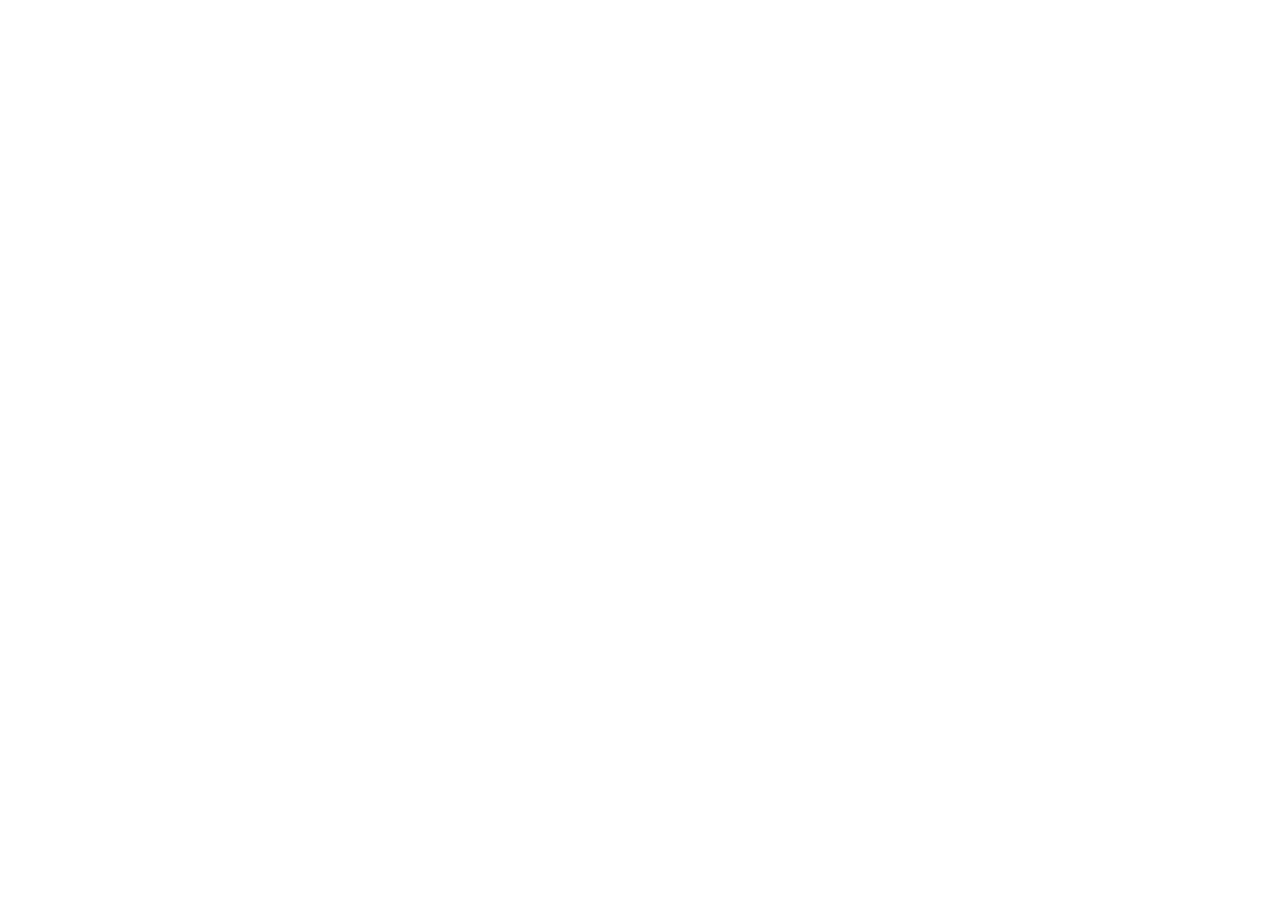
==== commit ccf2dfdd: "feat: release v1.0.1 - Noctra sovereign audiophile music platform - Embedded native Rust Core (noctr" ====
--- a/docs/index.html
+++ b/docs/index.html
@@ -47,10 +47,10 @@
     <link rel="preconnect" href="https://fonts.googleapis.com" />
     <link rel="preconnect" href="https://fonts.gstatic.com" crossorigin />
     <link href="https://fonts.googleapis.com/css2?family=JetBrains+Mono:wght@400;500;600;700&family=Newsreader:ital,opsz,wght@0,6..72,400;0,6..72,600;0,6..72,700;0,6..72,800;1,6..72,400;1,6..72,600&family=Outfit:wght@300;400;500;600;700;800;900&family=Plus+Jakarta+Sans:wght@400;500;600;700&family=Space+Grotesk:wght@400;500;600;700&display=swap" rel="stylesheet" />
-    <script type="module" crossorigin src="./assets/index-BbINC3g2.js"></script>
-    <link rel="modulepreload" crossorigin href="./assets/rolldown-runtime-CbXtAM7H.js">
-    <link rel="modulepreload" crossorigin href="./assets/lucide-icons-BMN_g7QO.js">
-    <link rel="stylesheet" crossorigin href="./assets/index-C_bjnZ0B.css">
+    <script type="module" crossorigin src="/assets/index-B69UlZE8.js"></script>
+    <link rel="modulepreload" crossorigin href="/assets/rolldown-runtime-CbXtAM7H.js">
+    <link rel="modulepreload" crossorigin href="/assets/lucide-icons-BMN_g7QO.js">
+    <link rel="stylesheet" crossorigin href="/assets/index-C_bjnZ0B.css">
   </head>
   <body>
     <div id="root"></div>
